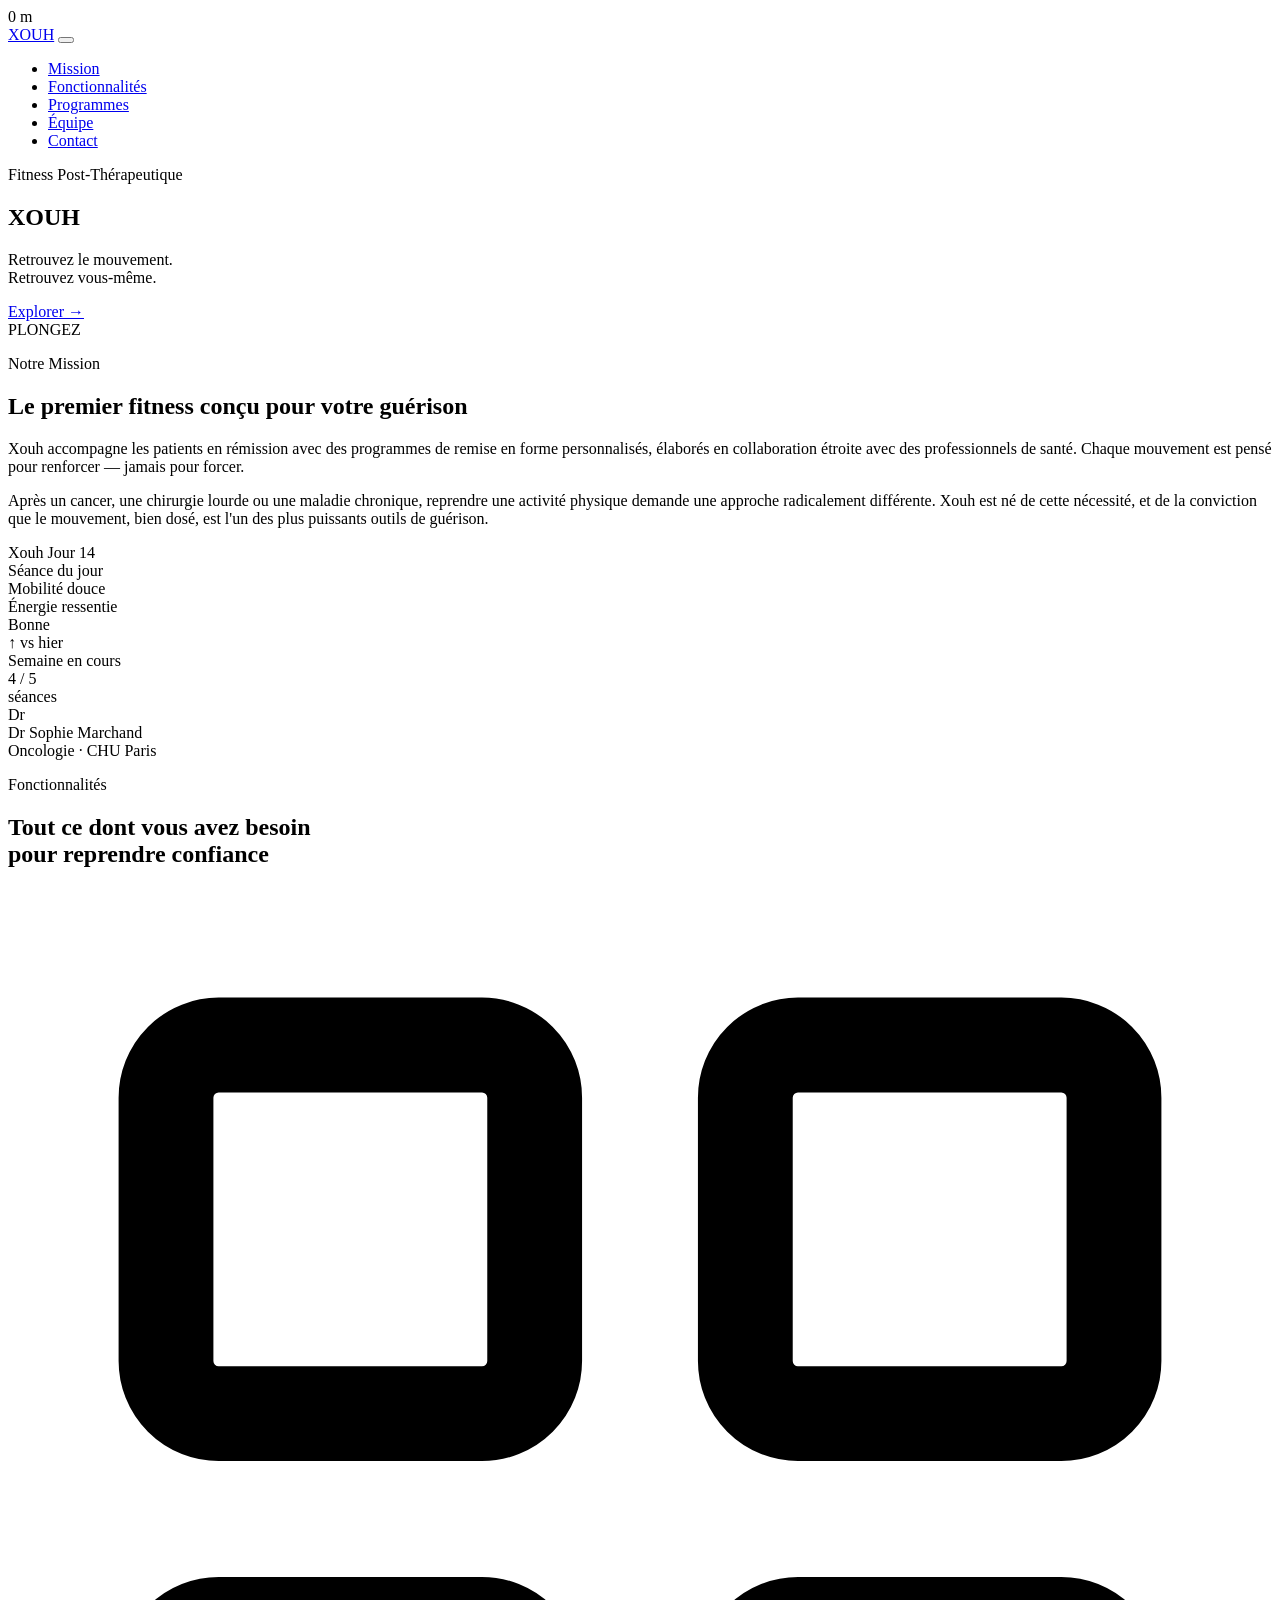
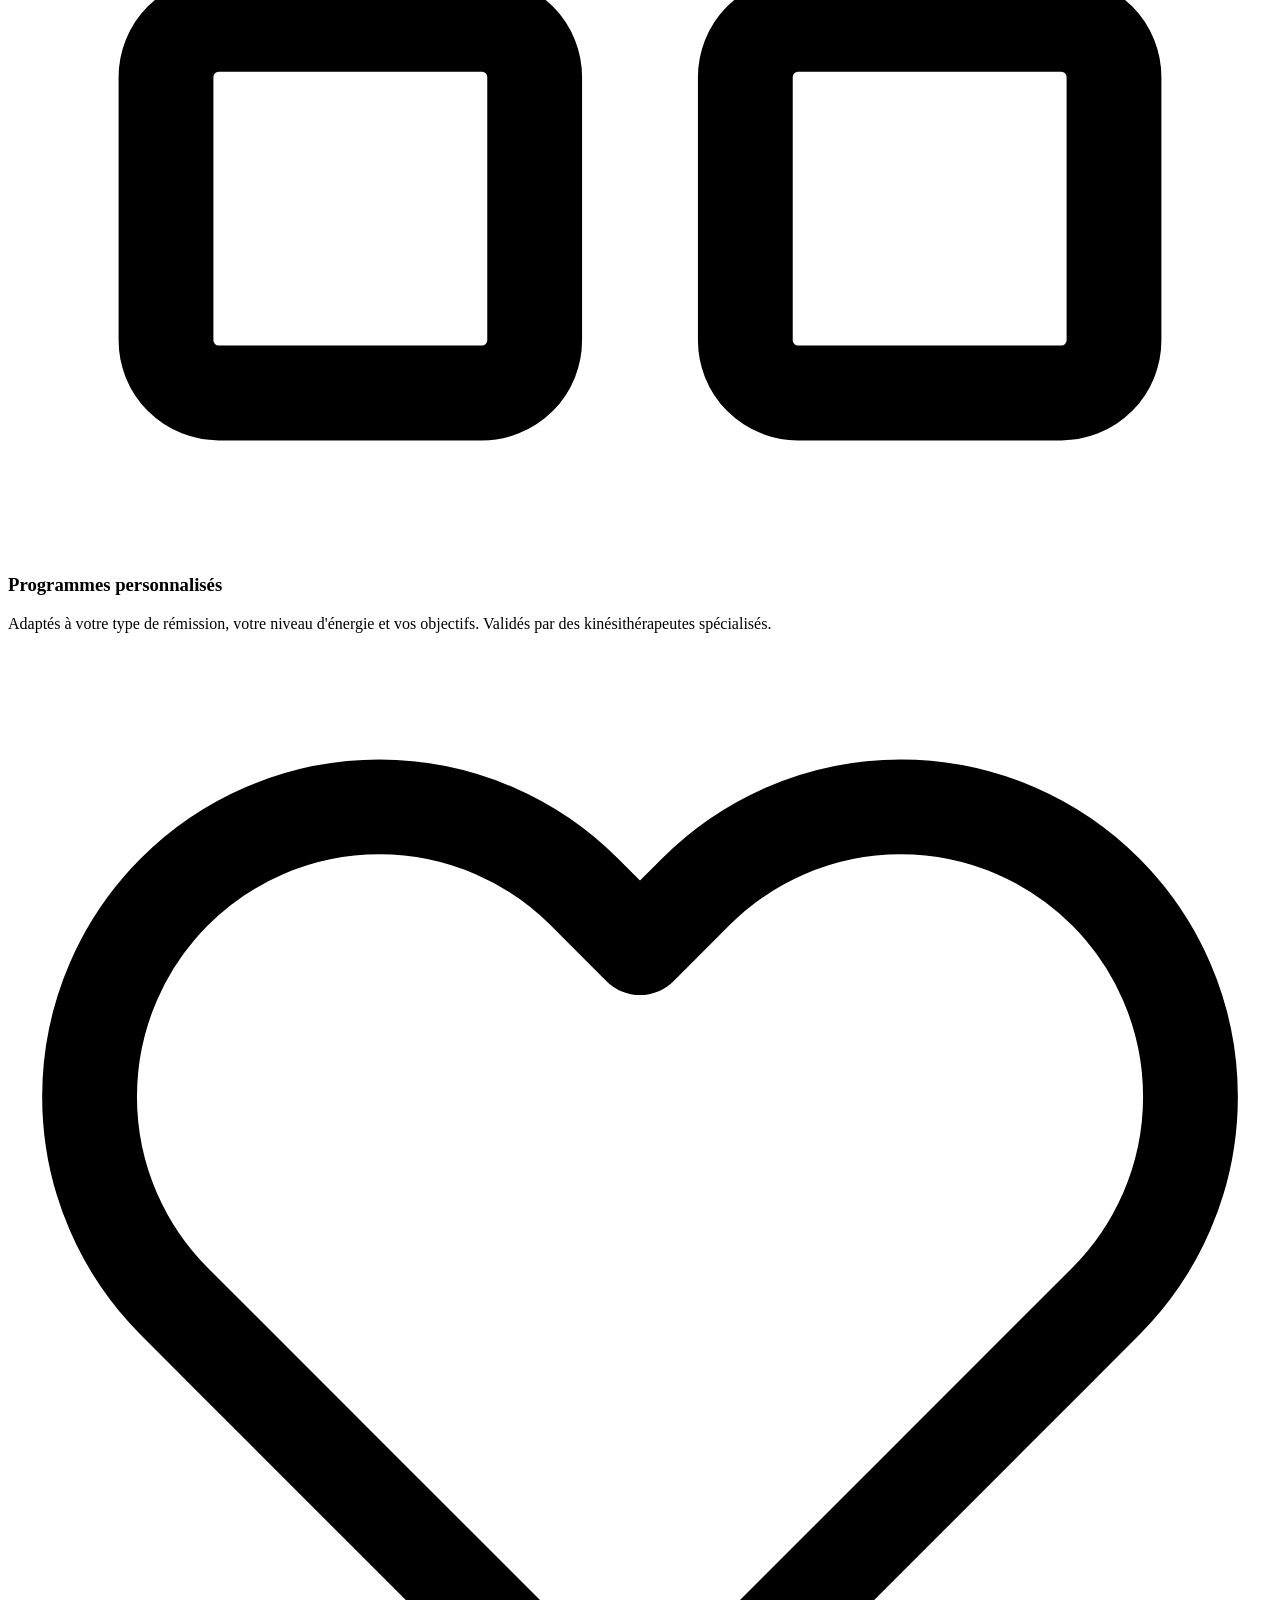
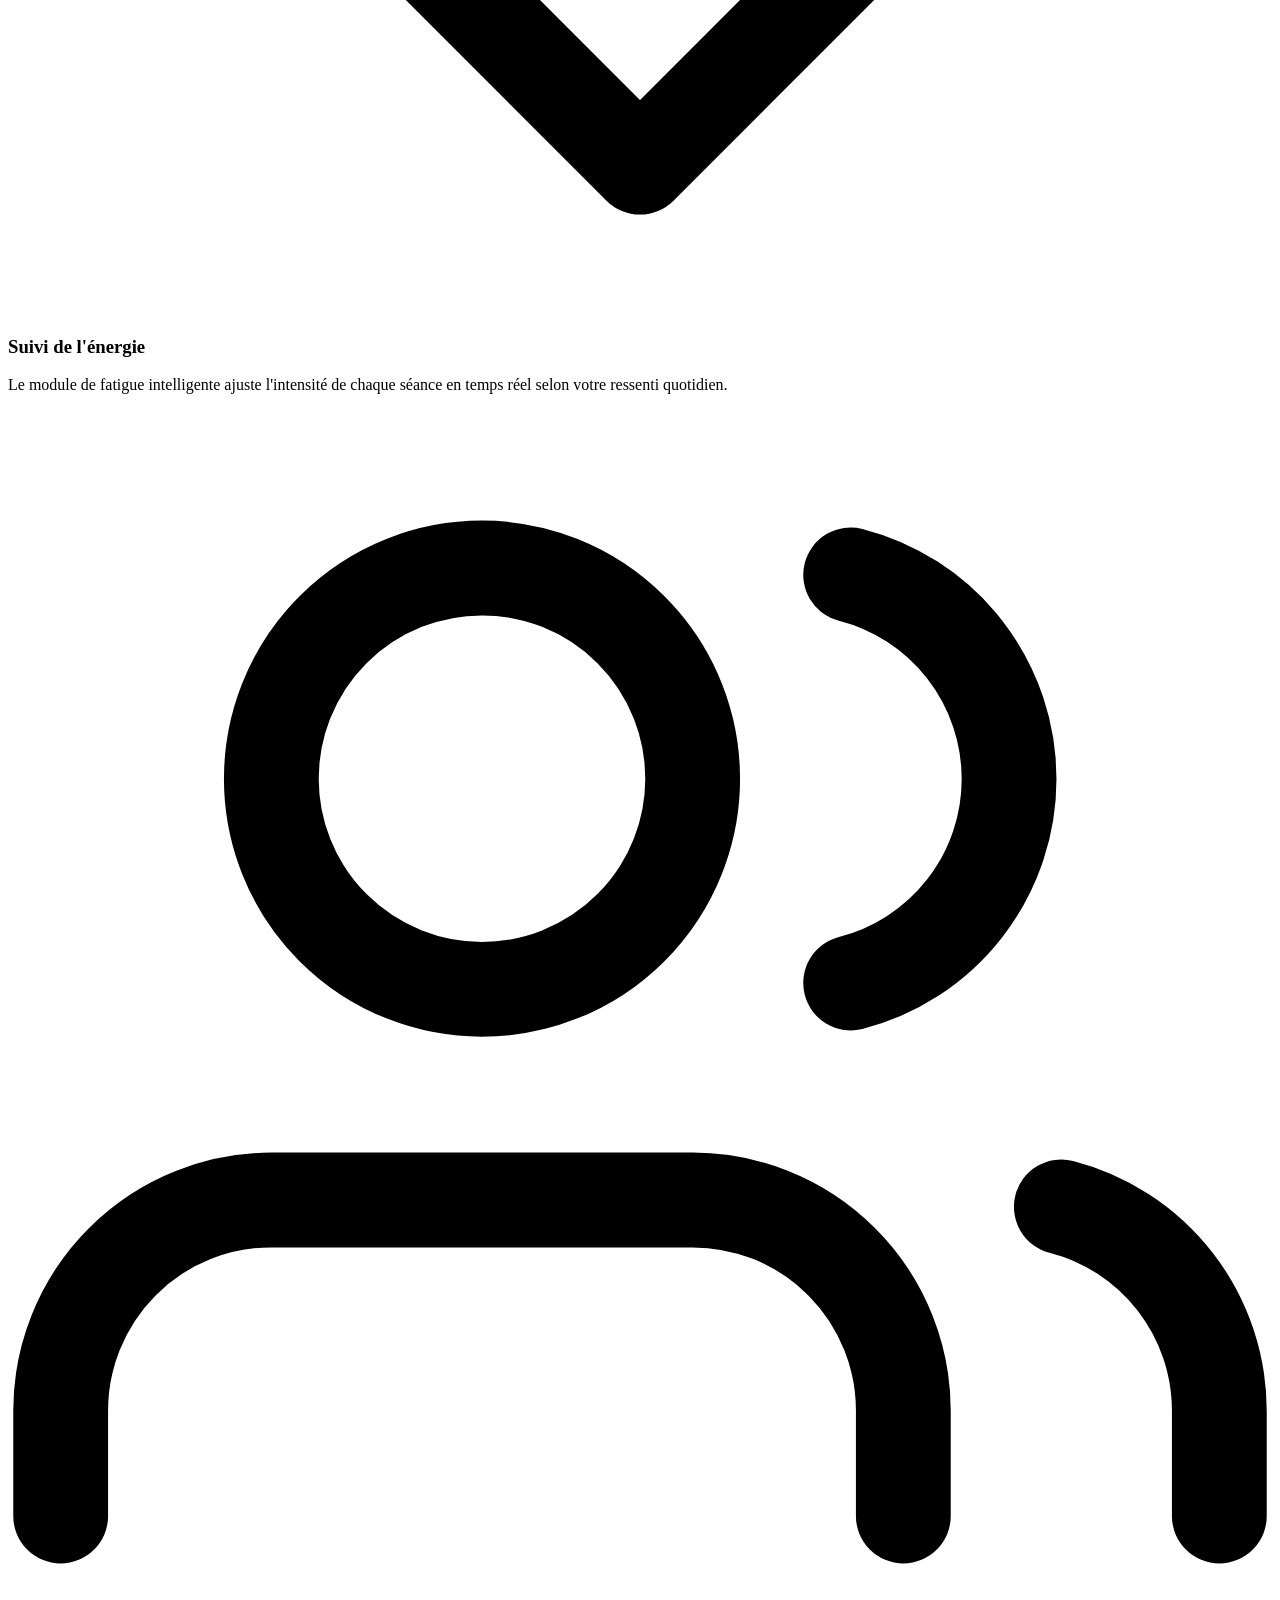
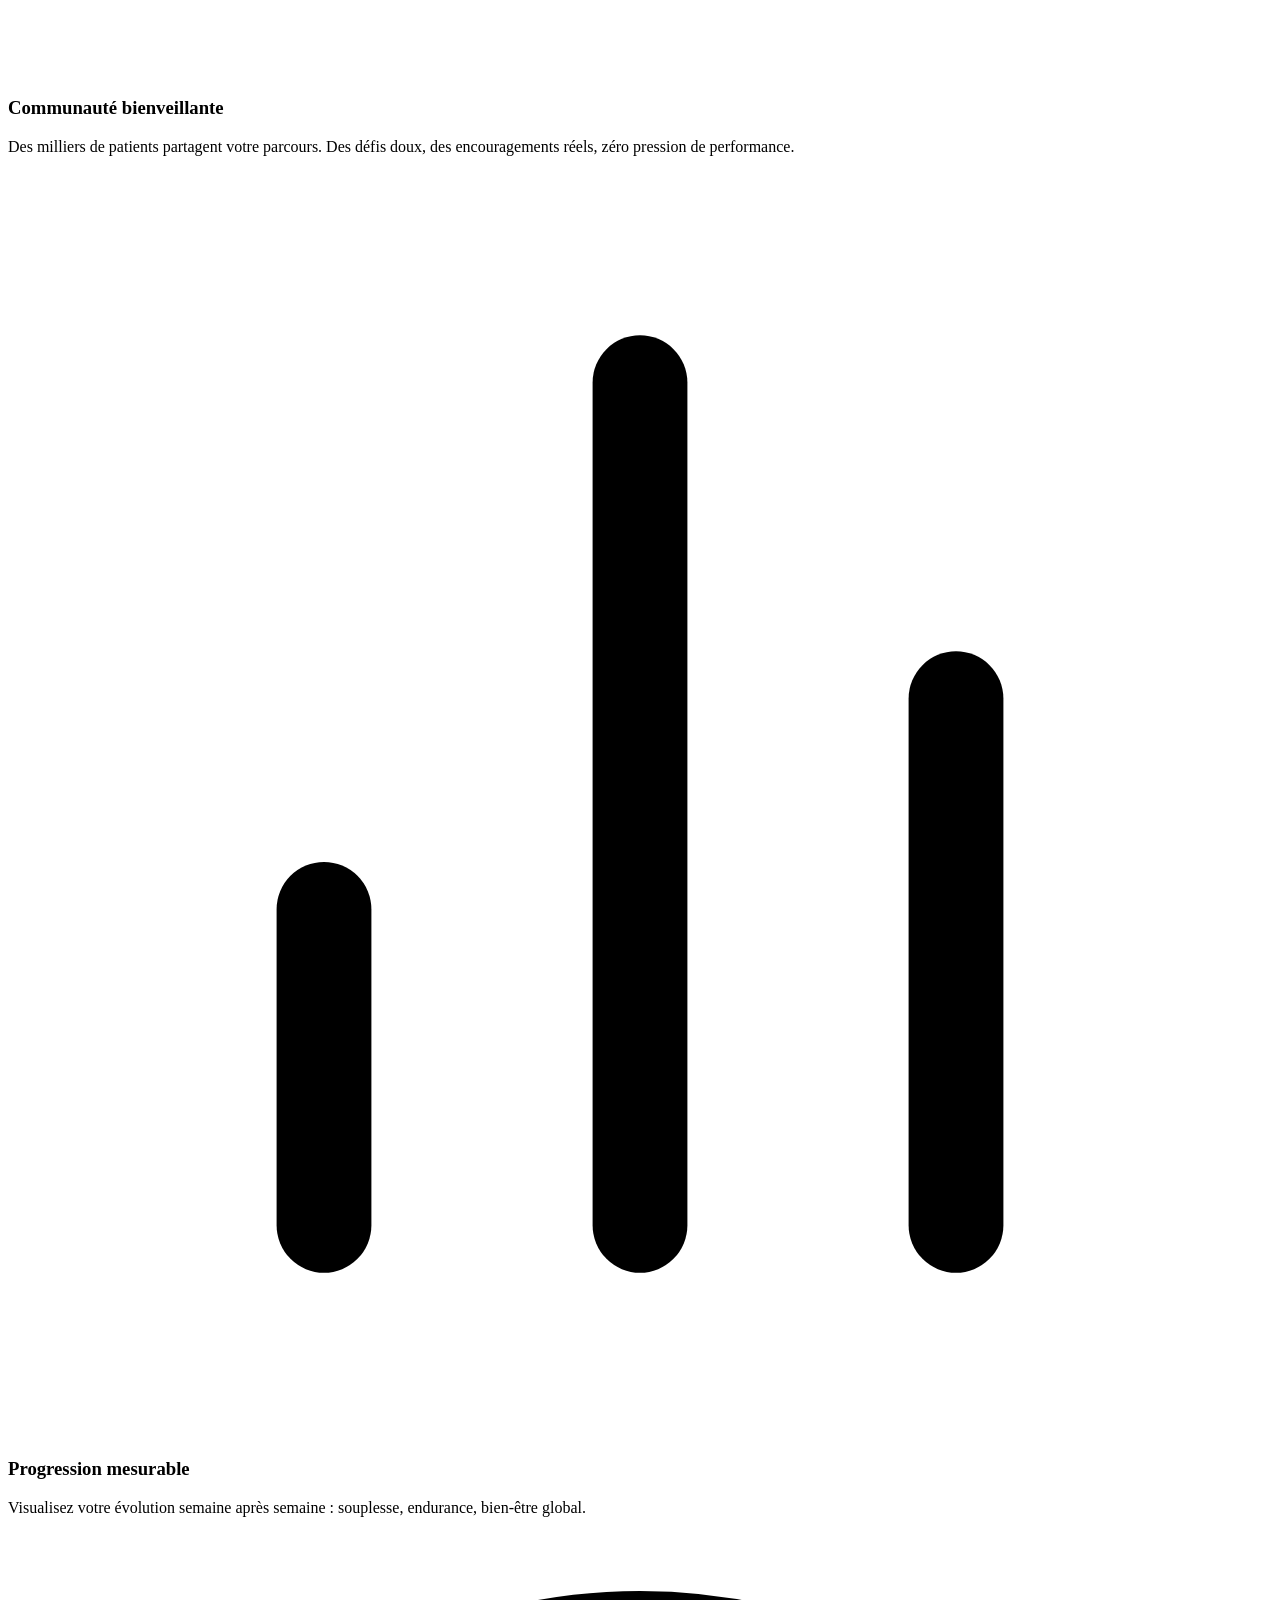
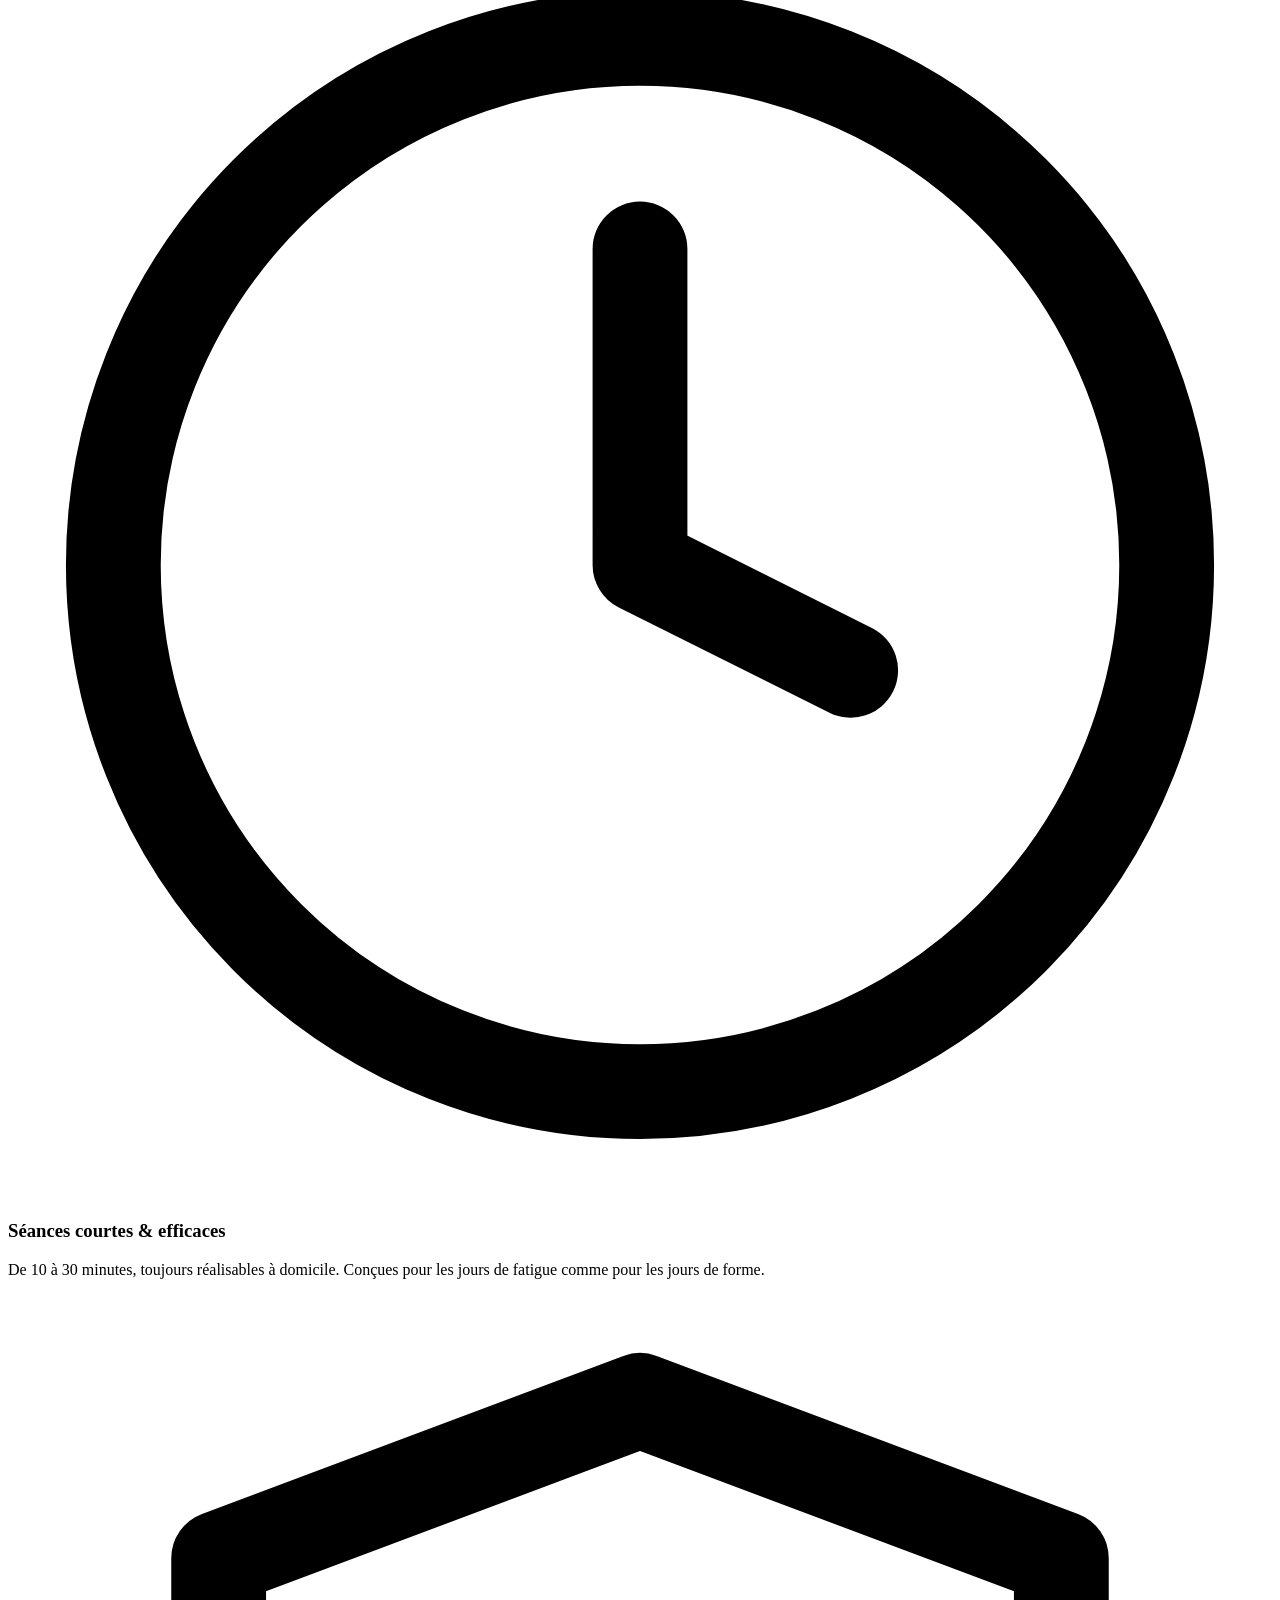
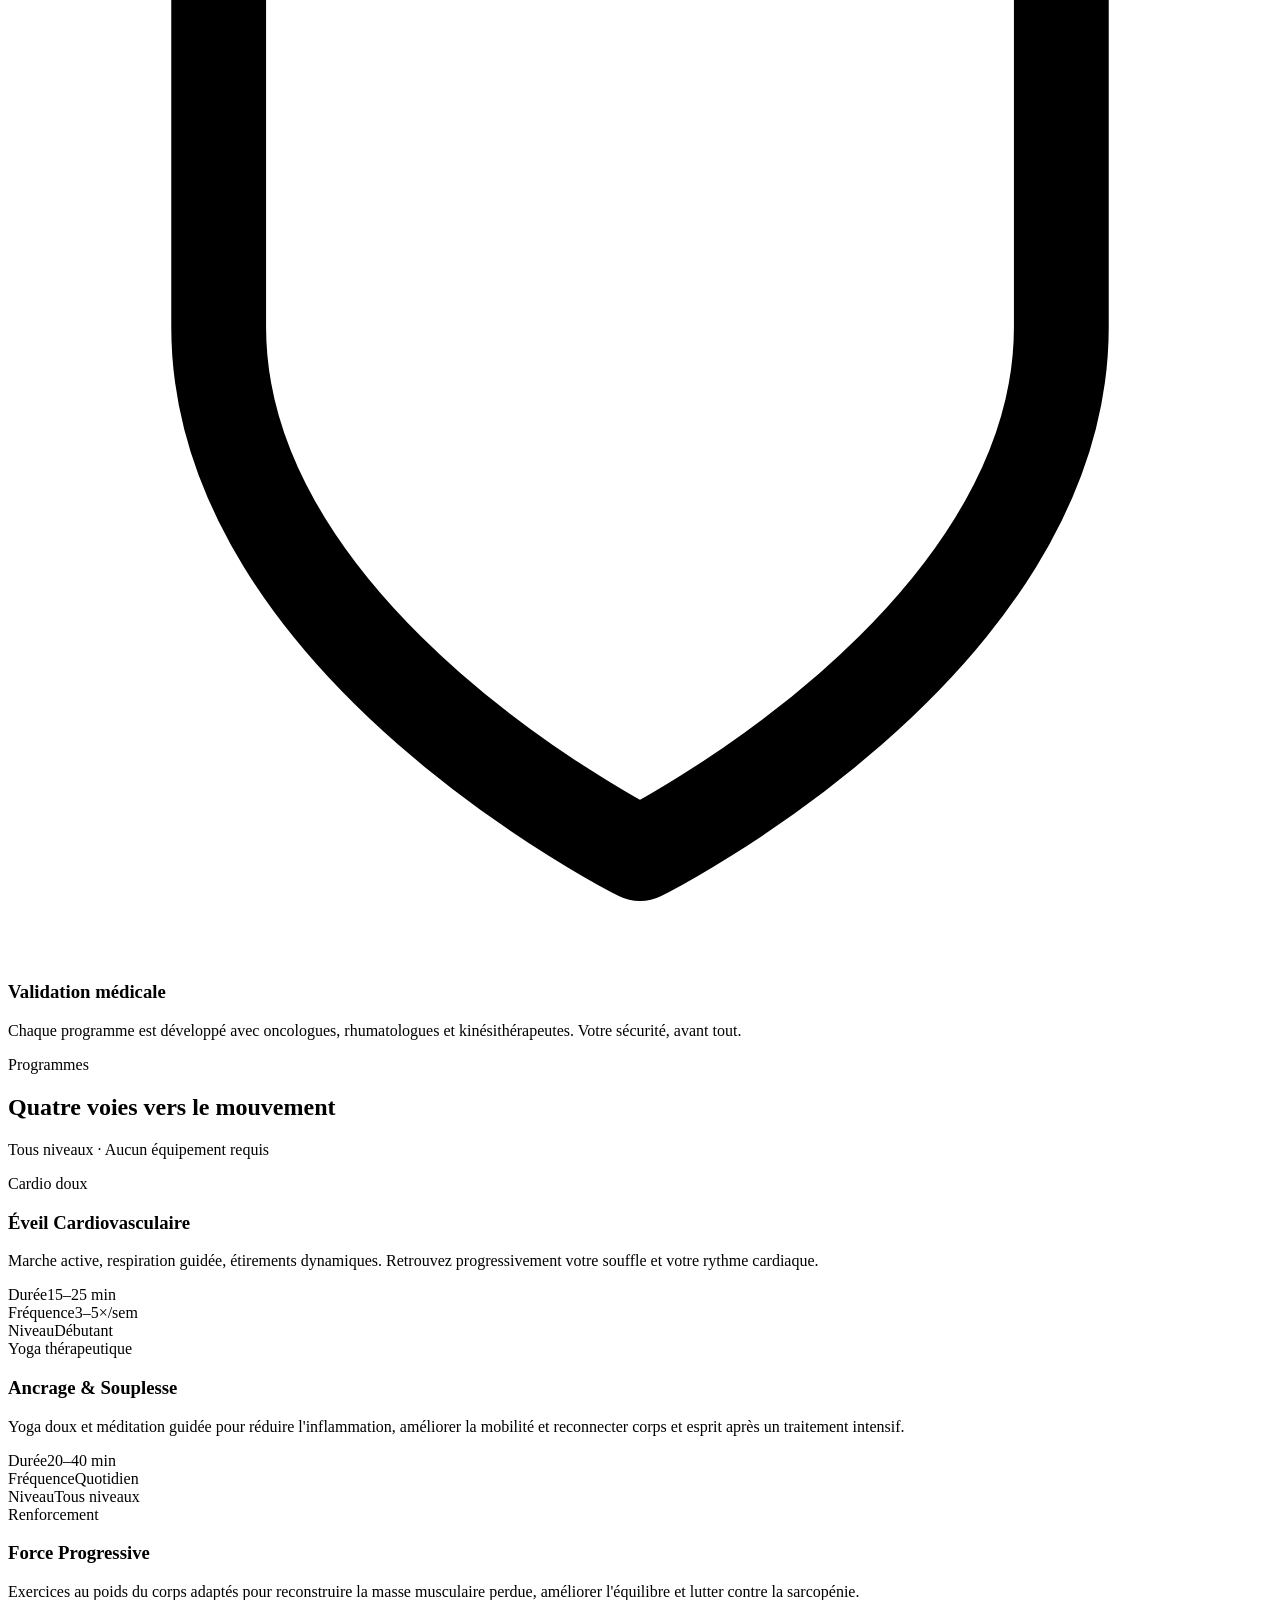
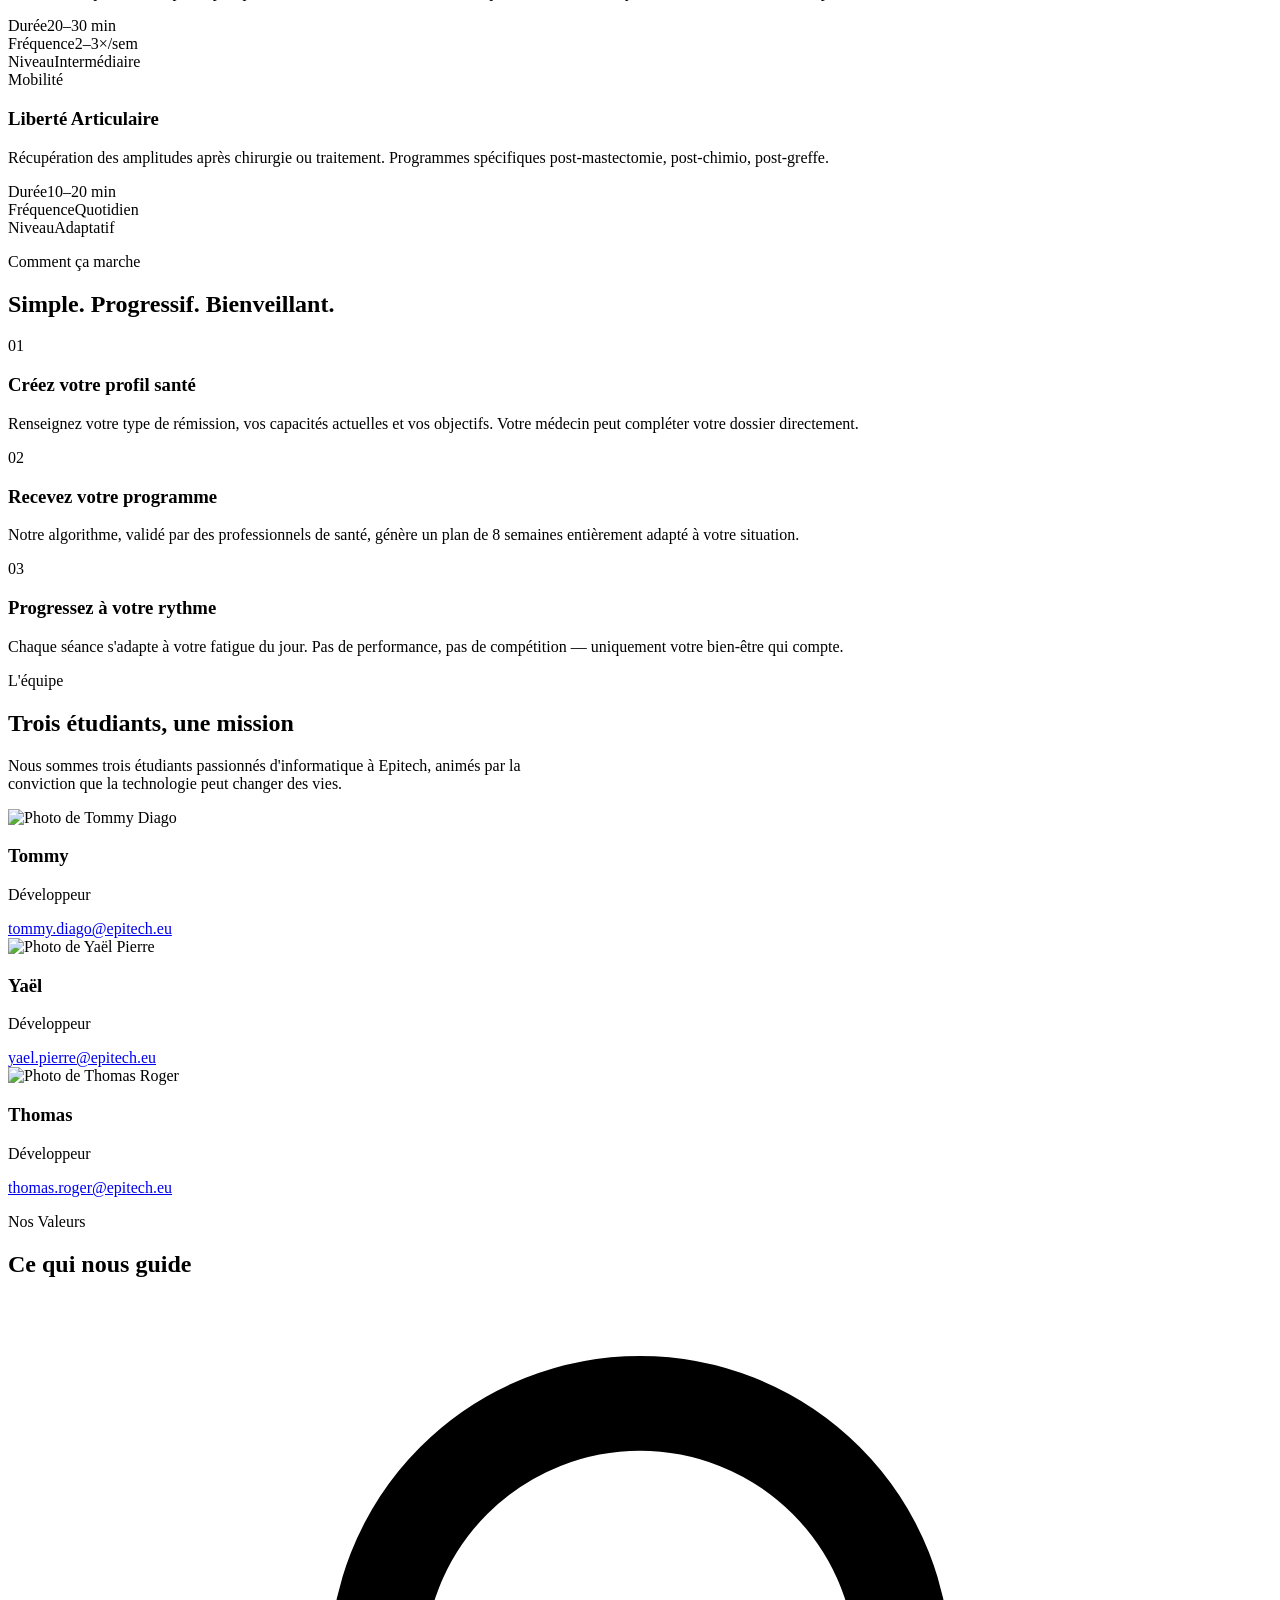
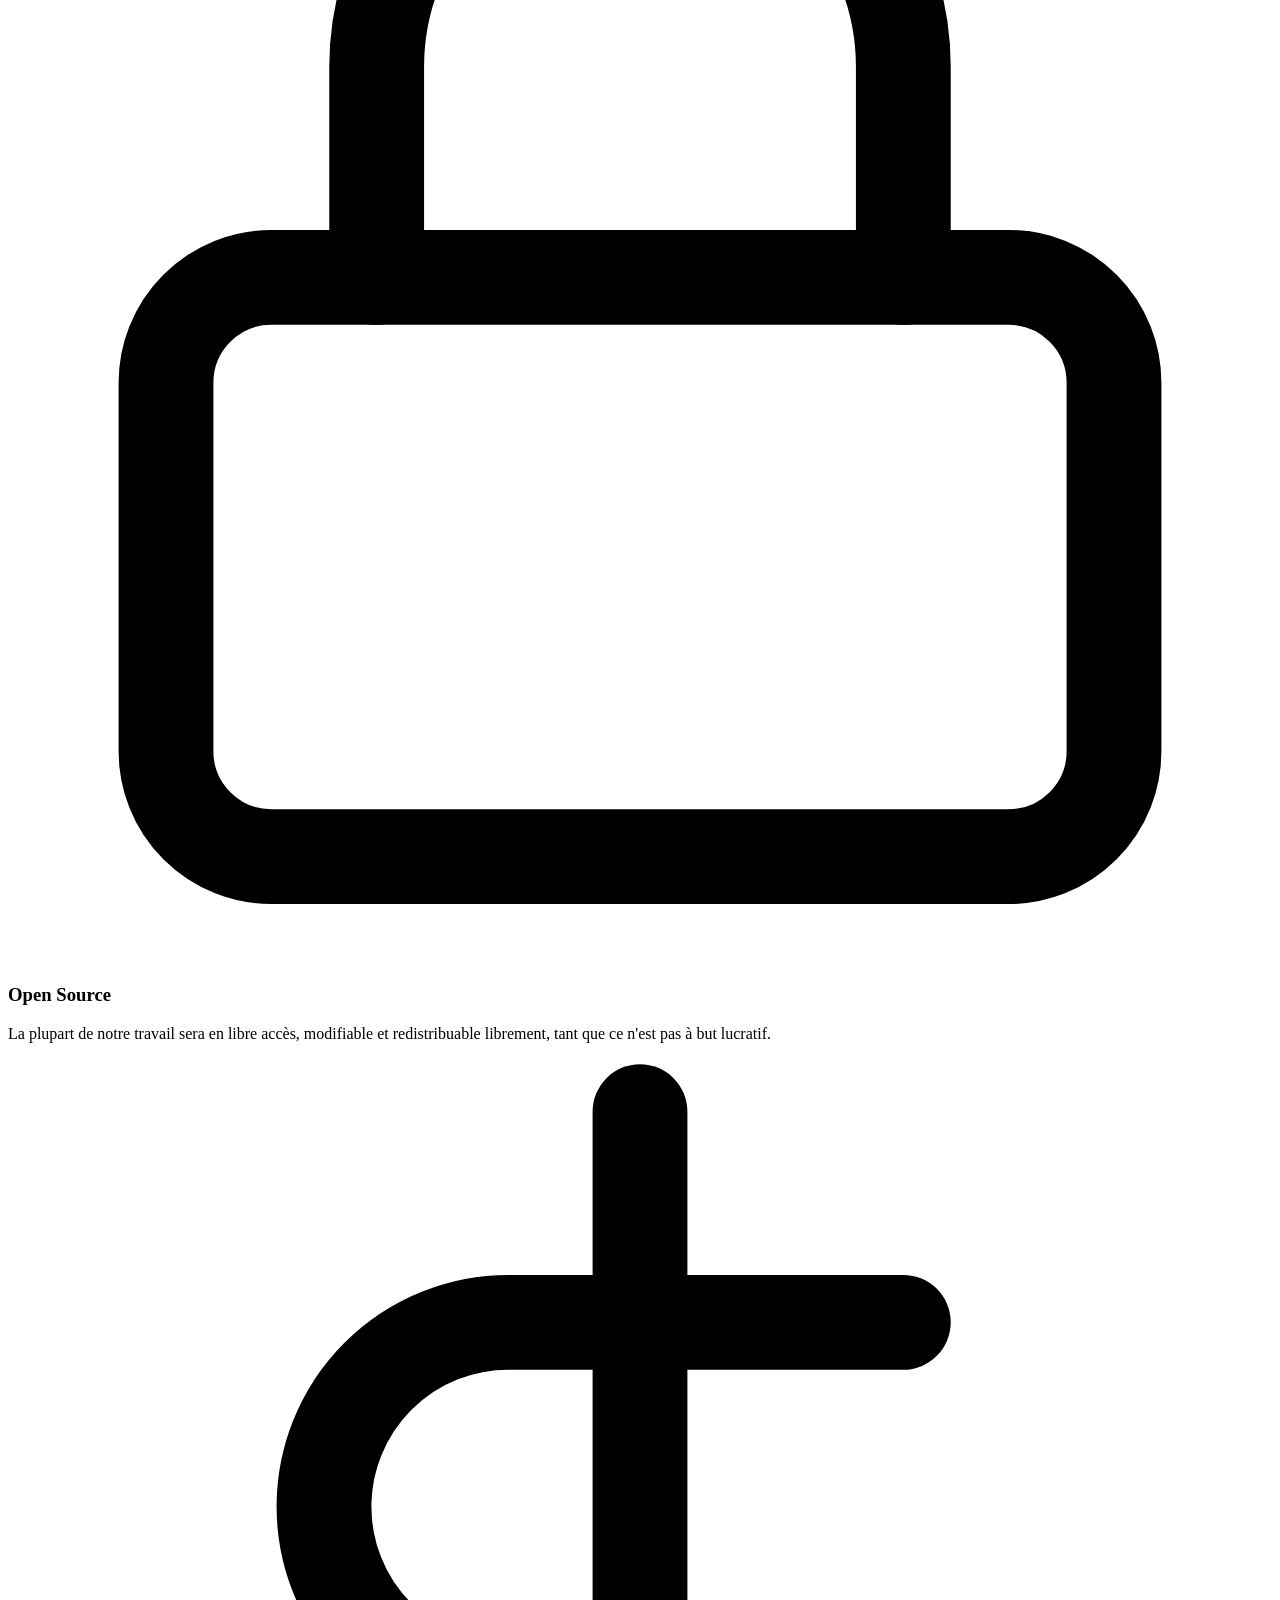
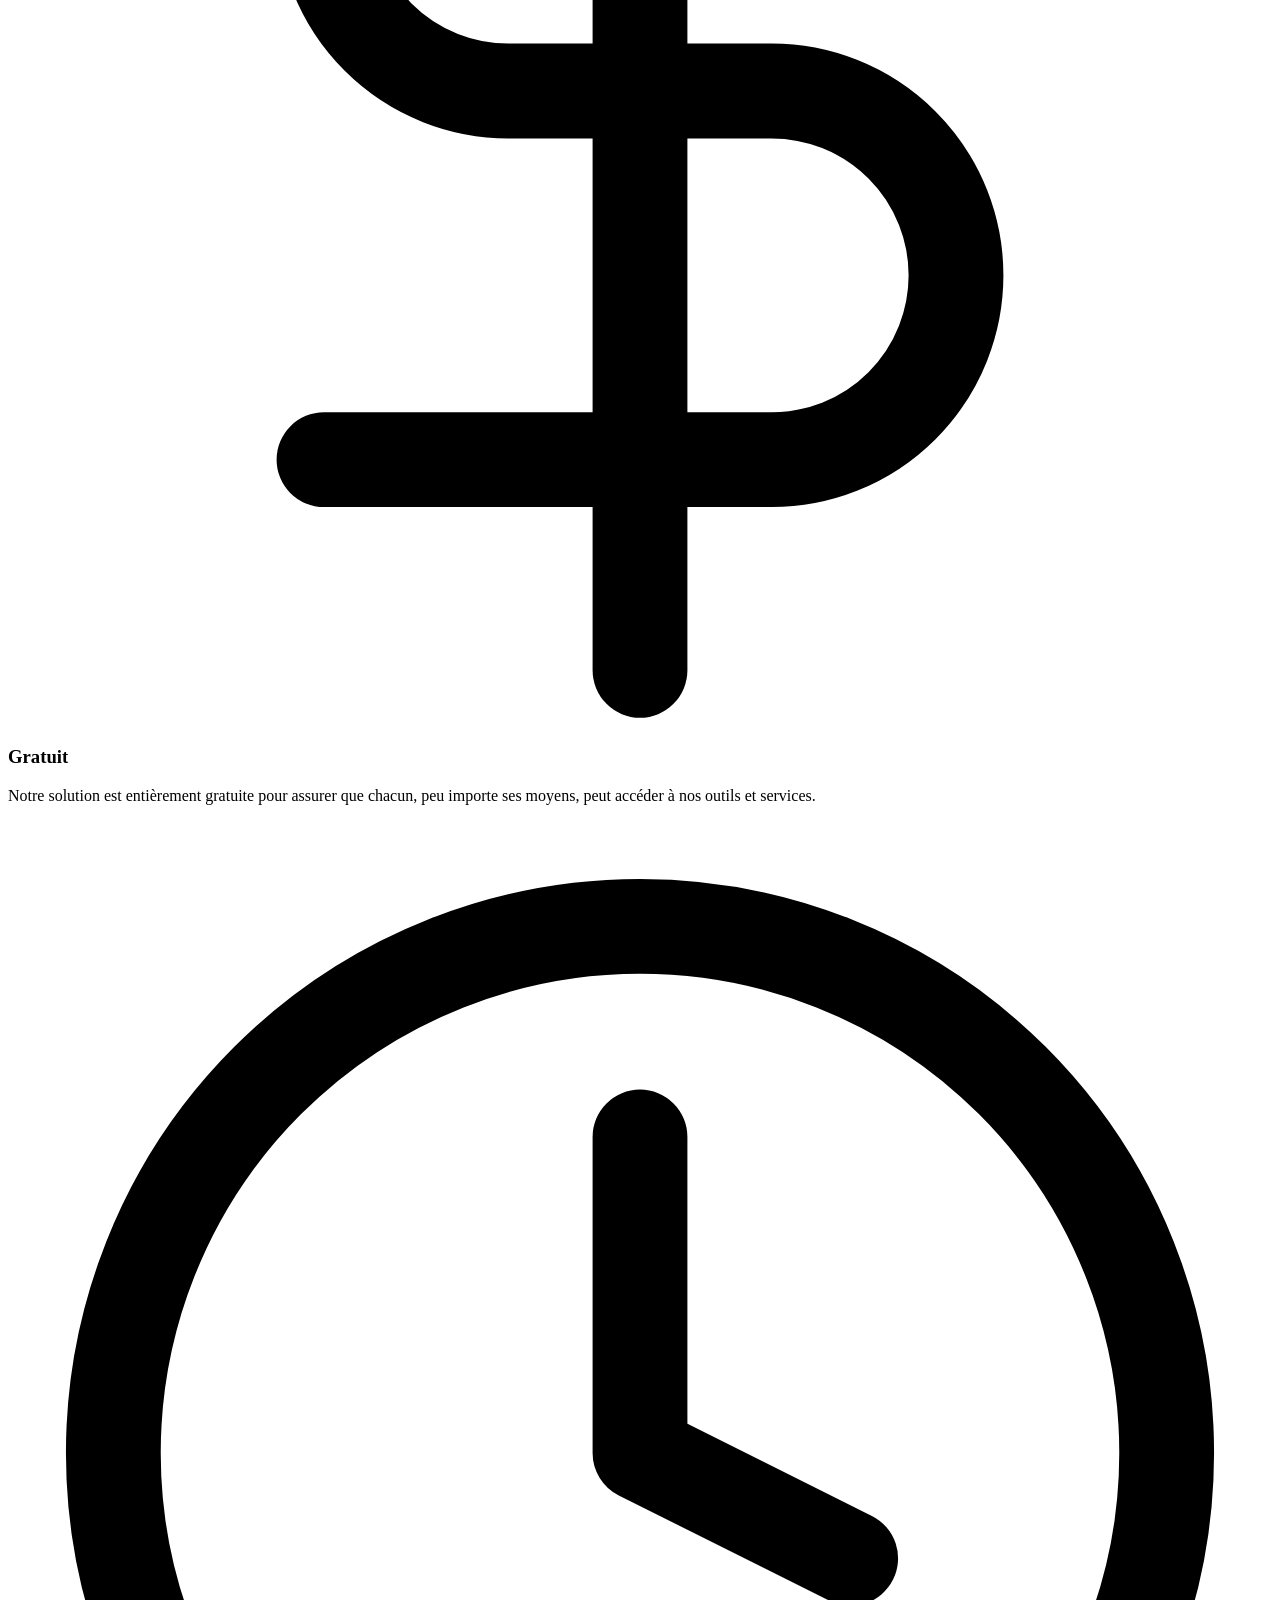
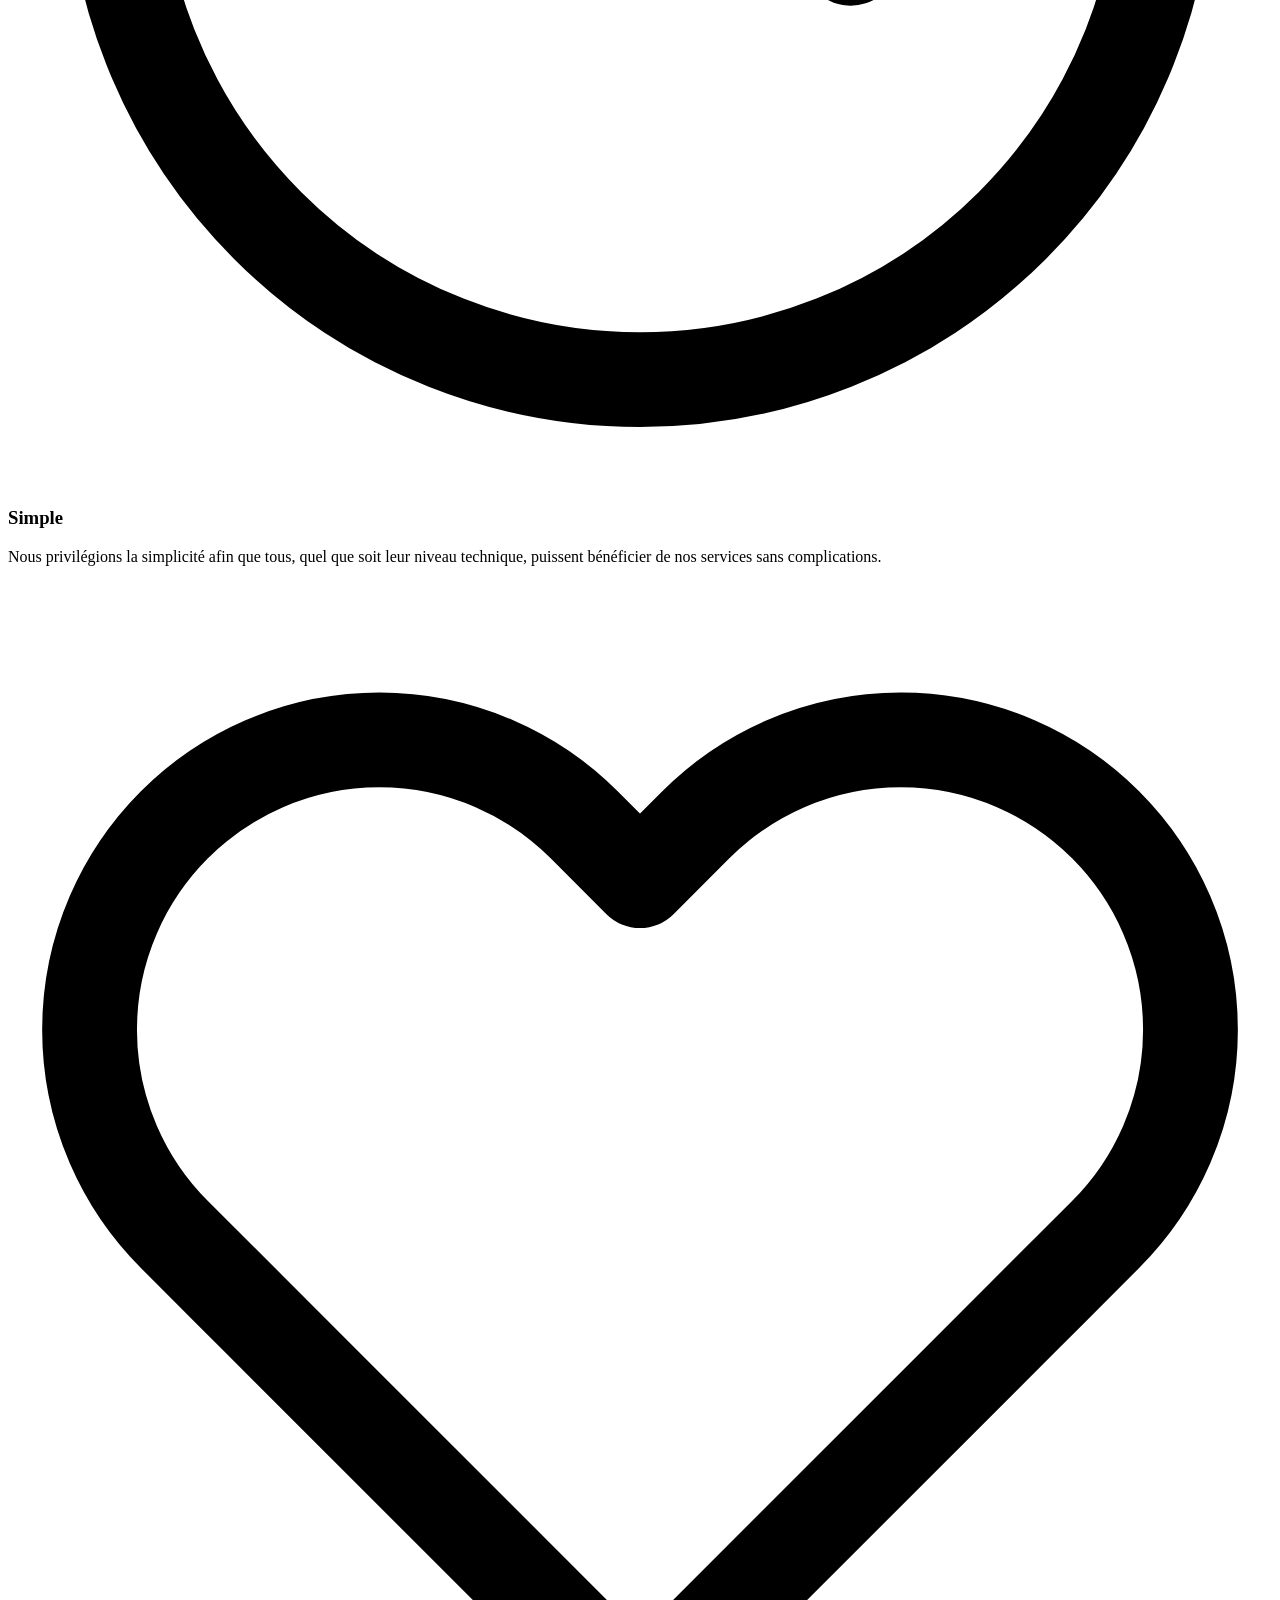
==== src/index.html @ 13f063d2 "feat: remove all blog references from site" ====
<!DOCTYPE html>
<html lang="fr">
<head>
  <meta charset="UTF-8">
  <meta name="viewport" content="width=device-width, initial-scale=1.0">
  <title>Xouh — Fitness Post-Thérapeutique</title>
  <meta name="description" content="Xouh accompagne les patients en rémission avec des programmes de fitness personnalisés, conçus avec des professionnels de santé.">
  <link rel="preconnect" href="https://fonts.googleapis.com">
  <link rel="preconnect" href="https://fonts.gstatic.com" crossorigin>
  <link href="https://fonts.googleapis.com/css2?family=Syne:wght@400;600;700;800&family=DM+Sans:ital,opsz,wght@0,9..40,300;0,9..40,400;0,9..40,500;1,9..40,300&display=swap" rel="stylesheet">
  <link rel="stylesheet" href="style.css">
</head>
<body>

  <!-- Depth Gauge (right side scroll indicator) -->
  <aside class="depth-gauge" aria-hidden="true">
    <div class="depth-track">
      <div class="depth-fill" id="depthFill"></div>
    </div>
    <span class="depth-label" id="depthLabel">0 m</span>
  </aside>

  <!-- Navigation -->
  <nav id="nav">
    <a href="#hero" class="nav-logo">XOUH</a>
    <button class="nav-toggle" id="navToggle" aria-label="Ouvrir le menu" aria-expanded="false">
      <span></span><span></span><span></span>
    </button>
    <ul class="nav-links" id="navLinks" role="list">
      <li><a href="#about" class="nav-link">Mission</a></li>
      <li><a href="#features" class="nav-link">Fonctionnalités</a></li>
      <li><a href="#programs" class="nav-link">Programmes</a></li>
      <li><a href="#team" class="nav-link">Équipe</a></li>
      <li><a href="#contact" class="nav-link">Contact</a></li>
    </ul>
  </nav>

  <main>

    <!-- ═══════════════════════════════════════
         HERO
    ════════════════════════════════════════ -->
    <section class="hero" id="hero">
      <div class="hero-orbs" aria-hidden="true">
        <div class="orb orb-1"></div>
        <div class="orb orb-2"></div>
        <div class="orb orb-3"></div>
      </div>

      <div class="hero-content">
        <p class="hero-eyebrow">Fitness Post-Thérapeutique</p>
        <h1 class="hero-title">
          <span class="hero-x">X</span>OUH
        </h1>
        <p class="hero-tagline">Retrouvez le mouvement.<br>Retrouvez vous-même.</p>
        <div class="hero-actions">
          <a href="#about" class="btn btn-primary">Explorer →</a>

        </div>
      </div>

      <div class="scroll-cue" aria-hidden="true">
        <span class="scroll-cue-text">PLONGEZ</span>
        <div class="scroll-cue-line"></div>
      </div>
    </section>

    <!-- ═══════════════════════════════════════
         ABOUT
    ════════════════════════════════════════ -->
    <section class="section" id="about">
      <div class="about-grid reveal">
        <div class="about-text">
          <p class="section-label">Notre Mission</p>
          <h2 class="section-title">Le premier fitness conçu pour votre guérison</h2>
          <div class="divider"></div>
          <p class="section-body">
            Xouh accompagne les patients en rémission avec des programmes de remise en forme
            personnalisés, élaborés en collaboration étroite avec des professionnels de santé.
            Chaque mouvement est pensé pour renforcer — jamais pour forcer.
          </p>
          <p class="section-body-dim">
            Après un cancer, une chirurgie lourde ou une maladie chronique, reprendre
            une activité physique demande une approche radicalement différente. Xouh est
            né de cette nécessité, et de la conviction que le mouvement, bien dosé,
            est l'un des plus puissants outils de guérison.
          </p>
        </div>

        <div class="phone-wrap">
          <div class="phone-shell">
            <div class="phone-notch" aria-hidden="true"></div>
            <div class="phone-screen">
              <div class="phone-top">
                <span class="phone-name">Xouh</span>
                <span class="phone-badge">Jour 14</span>
              </div>
              <div class="pcard">
                <div class="pcard-label">Séance du jour</div>
                <div class="pcard-value">Mobilité douce</div>
                <div class="pbar"><div class="pbar-fill" style="width:68%"></div></div>
              </div>
              <div class="pcard">
                <div class="pcard-label">Énergie ressentie</div>
                <div class="pcard-row">
                  <div class="pcard-value">Bonne</div>
                  <div class="pcard-hint">↑ vs hier</div>
                </div>
                <div class="pbar"><div class="pbar-fill" style="width:72%"></div></div>
              </div>
              <div class="pcard">
                <div class="pcard-label">Semaine en cours</div>
                <div class="pcard-row">
                  <div class="pcard-value">4 / 5</div>
                  <div class="pcard-hint">séances</div>
                </div>
                <div class="pbar"><div class="pbar-fill" style="width:80%"></div></div>
              </div>
              <div class="pdoc">
                <div class="pdoc-avatar">Dr</div>
                <div>
                  <div class="pdoc-name">Dr Sophie Marchand</div>
                  <div class="pdoc-role">Oncologie · CHU Paris</div>
                </div>
              </div>
            </div>
          </div>
        </div>
      </div>
    </section>

    <!-- ═══════════════════════════════════════
         FEATURES
    ════════════════════════════════════════ -->
    <section class="section" id="features">
      <div class="section-header center reveal">
        <p class="section-label">Fonctionnalités</p>
        <h2 class="section-title">Tout ce dont vous avez besoin<br>pour reprendre confiance</h2>
      </div>

      <div class="features-grid">

        <div class="fcard reveal" data-delay="0">
          <div class="fcard-icon" aria-hidden="true">
            <svg viewBox="0 0 24 24" fill="none" stroke="currentColor" stroke-width="1.8" stroke-linecap="round" stroke-linejoin="round">
              <rect x="3" y="3" width="7" height="7" rx="1"/><rect x="14" y="3" width="7" height="7" rx="1"/>
              <rect x="3" y="14" width="7" height="7" rx="1"/><rect x="14" y="14" width="7" height="7" rx="1"/>
            </svg>
          </div>
          <h3 class="fcard-title">Programmes personnalisés</h3>
          <p class="fcard-desc">Adaptés à votre type de rémission, votre niveau d'énergie et vos objectifs. Validés par des kinésithérapeutes spécialisés.</p>
        </div>

        <div class="fcard reveal" data-delay="1">
          <div class="fcard-icon" aria-hidden="true">
            <svg viewBox="0 0 24 24" fill="none" stroke="currentColor" stroke-width="1.8" stroke-linecap="round" stroke-linejoin="round">
              <path d="M20.84 4.61a5.5 5.5 0 00-7.78 0L12 5.67l-1.06-1.06a5.5 5.5 0 00-7.78 7.78l1.06 1.06L12 21.23l7.78-7.78 1.06-1.06a5.5 5.5 0 000-7.78z"/>
            </svg>
          </div>
          <h3 class="fcard-title">Suivi de l'énergie</h3>
          <p class="fcard-desc">Le module de fatigue intelligente ajuste l'intensité de chaque séance en temps réel selon votre ressenti quotidien.</p>
        </div>

        <div class="fcard reveal" data-delay="2">
          <div class="fcard-icon" aria-hidden="true">
            <svg viewBox="0 0 24 24" fill="none" stroke="currentColor" stroke-width="1.8" stroke-linecap="round" stroke-linejoin="round">
              <path d="M17 21v-2a4 4 0 00-4-4H5a4 4 0 00-4 4v2"/><circle cx="9" cy="7" r="4"/>
              <path d="M23 21v-2a4 4 0 00-3-3.87M16 3.13a4 4 0 010 7.75"/>
            </svg>
          </div>
          <h3 class="fcard-title">Communauté bienveillante</h3>
          <p class="fcard-desc">Des milliers de patients partagent votre parcours. Des défis doux, des encouragements réels, zéro pression de performance.</p>
        </div>

        <div class="fcard reveal" data-delay="0">
          <div class="fcard-icon" aria-hidden="true">
            <svg viewBox="0 0 24 24" fill="none" stroke="currentColor" stroke-width="1.8" stroke-linecap="round" stroke-linejoin="round">
              <line x1="18" y1="20" x2="18" y2="10"/><line x1="12" y1="20" x2="12" y2="4"/>
              <line x1="6" y1="20" x2="6" y2="14"/>
            </svg>
          </div>
          <h3 class="fcard-title">Progression mesurable</h3>
          <p class="fcard-desc">Visualisez votre évolution semaine après semaine : souplesse, endurance, bien-être global.</p>
        </div>

        <div class="fcard reveal" data-delay="1">
          <div class="fcard-icon" aria-hidden="true">
            <svg viewBox="0 0 24 24" fill="none" stroke="currentColor" stroke-width="1.8" stroke-linecap="round" stroke-linejoin="round">
              <circle cx="12" cy="12" r="10"/><polyline points="12 6 12 12 16 14"/>
            </svg>
          </div>
          <h3 class="fcard-title">Séances courtes & efficaces</h3>
          <p class="fcard-desc">De 10 à 30 minutes, toujours réalisables à domicile. Conçues pour les jours de fatigue comme pour les jours de forme.</p>
        </div>

        <div class="fcard reveal" data-delay="2">
          <div class="fcard-icon" aria-hidden="true">
            <svg viewBox="0 0 24 24" fill="none" stroke="currentColor" stroke-width="1.8" stroke-linecap="round" stroke-linejoin="round">
              <path d="M12 22s8-4 8-10V5l-8-3-8 3v7c0 6 8 10 8 10z"/>
            </svg>
          </div>
          <h3 class="fcard-title">Validation médicale</h3>
          <p class="fcard-desc">Chaque programme est développé avec oncologues, rhumatologues et kinésithérapeutes. Votre sécurité, avant tout.</p>
        </div>

      </div>
    </section>

    <!-- ═══════════════════════════════════════
         PROGRAMS
    ════════════════════════════════════════ -->
    <section class="section" id="programs">
      <div class="programs-header reveal">
        <div>
          <p class="section-label">Programmes</p>
          <h2 class="section-title">Quatre voies vers le mouvement</h2>
        </div>
        <p class="programs-note">Tous niveaux · Aucun équipement requis</p>
      </div>

      <div class="programs-grid">

        <div class="prgcard prg-1 reveal" data-delay="0">
          <span class="prg-tag">Cardio doux</span>
          <h3 class="prg-title">Éveil Cardiovasculaire</h3>
          <p class="prg-desc">Marche active, respiration guidée, étirements dynamiques. Retrouvez progressivement votre souffle et votre rythme cardiaque.</p>
          <div class="prg-meta">
            <div class="prg-meta-item"><span class="prg-meta-lbl">Durée</span><span class="prg-meta-val">15–25 min</span></div>
            <div class="prg-meta-item"><span class="prg-meta-lbl">Fréquence</span><span class="prg-meta-val">3–5×/sem</span></div>
            <div class="prg-meta-item"><span class="prg-meta-lbl">Niveau</span><span class="prg-meta-val">Débutant</span></div>
          </div>
        </div>

        <div class="prgcard prg-2 reveal" data-delay="1">
          <span class="prg-tag">Yoga thérapeutique</span>
          <h3 class="prg-title">Ancrage & Souplesse</h3>
          <p class="prg-desc">Yoga doux et méditation guidée pour réduire l'inflammation, améliorer la mobilité et reconnecter corps et esprit après un traitement intensif.</p>
          <div class="prg-meta">
            <div class="prg-meta-item"><span class="prg-meta-lbl">Durée</span><span class="prg-meta-val">20–40 min</span></div>
            <div class="prg-meta-item"><span class="prg-meta-lbl">Fréquence</span><span class="prg-meta-val">Quotidien</span></div>
            <div class="prg-meta-item"><span class="prg-meta-lbl">Niveau</span><span class="prg-meta-val">Tous niveaux</span></div>
          </div>
        </div>

        <div class="prgcard prg-3 reveal" data-delay="0">
          <span class="prg-tag">Renforcement</span>
          <h3 class="prg-title">Force Progressive</h3>
          <p class="prg-desc">Exercices au poids du corps adaptés pour reconstruire la masse musculaire perdue, améliorer l'équilibre et lutter contre la sarcopénie.</p>
          <div class="prg-meta">
            <div class="prg-meta-item"><span class="prg-meta-lbl">Durée</span><span class="prg-meta-val">20–30 min</span></div>
            <div class="prg-meta-item"><span class="prg-meta-lbl">Fréquence</span><span class="prg-meta-val">2–3×/sem</span></div>
            <div class="prg-meta-item"><span class="prg-meta-lbl">Niveau</span><span class="prg-meta-val">Intermédiaire</span></div>
          </div>
        </div>

        <div class="prgcard prg-4 reveal" data-delay="1">
          <span class="prg-tag">Mobilité</span>
          <h3 class="prg-title">Liberté Articulaire</h3>
          <p class="prg-desc">Récupération des amplitudes après chirurgie ou traitement. Programmes spécifiques post-mastectomie, post-chimio, post-greffe.</p>
          <div class="prg-meta">
            <div class="prg-meta-item"><span class="prg-meta-lbl">Durée</span><span class="prg-meta-val">10–20 min</span></div>
            <div class="prg-meta-item"><span class="prg-meta-lbl">Fréquence</span><span class="prg-meta-val">Quotidien</span></div>
            <div class="prg-meta-item"><span class="prg-meta-lbl">Niveau</span><span class="prg-meta-val">Adaptatif</span></div>
          </div>
        </div>

      </div>
    </section>

    <!-- ═══════════════════════════════════════
         HOW IT WORKS
    ════════════════════════════════════════ -->
    <section class="section" id="how">
      <div class="section-header center reveal">
        <p class="section-label">Comment ça marche</p>
        <h2 class="section-title">Simple. Progressif. Bienveillant.</h2>
      </div>

      <div class="steps-row">
        <div class="step reveal" data-delay="0">
          <div class="step-num" aria-hidden="true">01</div>
          <h3 class="step-title">Créez votre profil santé</h3>
          <p class="step-desc">Renseignez votre type de rémission, vos capacités actuelles et vos objectifs. Votre médecin peut compléter votre dossier directement.</p>
        </div>
        <div class="step-connector" aria-hidden="true"></div>
        <div class="step reveal" data-delay="1">
          <div class="step-num" aria-hidden="true">02</div>
          <h3 class="step-title">Recevez votre programme</h3>
          <p class="step-desc">Notre algorithme, validé par des professionnels de santé, génère un plan de 8 semaines entièrement adapté à votre situation.</p>
        </div>
        <div class="step-connector" aria-hidden="true"></div>
        <div class="step reveal" data-delay="2">
          <div class="step-num" aria-hidden="true">03</div>
          <h3 class="step-title">Progressez à votre rythme</h3>
          <p class="step-desc">Chaque séance s'adapte à votre fatigue du jour. Pas de performance, pas de compétition — uniquement votre bien-être qui compte.</p>
        </div>
      </div>
    </section>

    <!-- ═══════════════════════════════════════
         TEAM
    ════════════════════════════════════════ -->
    <section class="section" id="team">
      <div class="section-header reveal">
        <p class="section-label">L'équipe</p>
        <h2 class="section-title">Trois étudiants, une mission</h2>
        <p class="section-body" style="max-width:540px">
          Nous sommes trois étudiants passionnés d'informatique à Epitech, animés par la conviction que la technologie peut changer des vies.
        </p>
      </div>

      <div class="team-grid">

        <div class="team-card reveal" data-delay="0">
          <div class="team-photo-wrap">
            <img src="../resources/tommy_profile.jpeg" alt="Photo de Tommy Diago" class="team-photo" loading="lazy" width="180" height="180">
            <div class="team-ring" aria-hidden="true"></div>
          </div>
          <div class="team-info">
            <h3 class="team-name">Tommy</h3>
            <p class="team-role">Développeur</p>
            <a href="mailto:tommy.diago@epitech.eu" class="team-email">tommy.diago@epitech.eu</a>
          </div>
        </div>

        <div class="team-card reveal" data-delay="1">
          <div class="team-photo-wrap">
            <img src="../resources/yael_profile.jpg" alt="Photo de Yaël Pierre" class="team-photo" loading="lazy" width="180" height="180">
            <div class="team-ring" aria-hidden="true"></div>
          </div>
          <div class="team-info">
            <h3 class="team-name">Yaël</h3>
            <p class="team-role">Développeur</p>
            <a href="mailto:yael.pierre@epitech.eu" class="team-email">yael.pierre@epitech.eu</a>
          </div>
        </div>

        <div class="team-card reveal" data-delay="2">
          <div class="team-photo-wrap">
            <img src="../resources/thomas_profile.png" alt="Photo de Thomas Roger" class="team-photo" loading="lazy" width="180" height="180">
            <div class="team-ring" aria-hidden="true"></div>
          </div>
          <div class="team-info">
            <h3 class="team-name">Thomas</h3>
            <p class="team-role">Développeur</p>
            <a href="mailto:thomas.roger@epitech.eu" class="team-email">thomas.roger@epitech.eu</a>
          </div>
        </div>

      </div>
    </section>

    <!-- ═══════════════════════════════════════
         VALUES
    ════════════════════════════════════════ -->
    <section class="section" id="values">
      <div class="section-header center reveal">
        <p class="section-label">Nos Valeurs</p>
        <h2 class="section-title">Ce qui nous guide</h2>
      </div>

      <div class="values-grid">

        <div class="vcard reveal" data-delay="0">
          <div class="vcard-icon" aria-hidden="true">
            <svg viewBox="0 0 24 24" fill="none" stroke="currentColor" stroke-width="1.8" stroke-linecap="round" stroke-linejoin="round">
              <rect x="3" y="11" width="18" height="11" rx="2"/><path d="M7 11V7a5 5 0 0110 0v4"/>
            </svg>
          </div>
          <h3 class="vcard-title">Open Source</h3>
          <p class="vcard-desc">La plupart de notre travail sera en libre accès, modifiable et redistribuable librement, tant que ce n'est pas à but lucratif.</p>
        </div>

        <div class="vcard reveal" data-delay="1">
          <div class="vcard-icon" aria-hidden="true">
            <svg viewBox="0 0 24 24" fill="none" stroke="currentColor" stroke-width="1.8" stroke-linecap="round" stroke-linejoin="round">
              <line x1="12" y1="1" x2="12" y2="23"/><path d="M17 5H9.5a3.5 3.5 0 000 7h5a3.5 3.5 0 010 7H6"/>
            </svg>
          </div>
          <h3 class="vcard-title">Gratuit</h3>
          <p class="vcard-desc">Notre solution est entièrement gratuite pour assurer que chacun, peu importe ses moyens, peut accéder à nos outils et services.</p>
        </div>

        <div class="vcard reveal" data-delay="2">
          <div class="vcard-icon" aria-hidden="true">
            <svg viewBox="0 0 24 24" fill="none" stroke="currentColor" stroke-width="1.8" stroke-linecap="round" stroke-linejoin="round">
              <circle cx="12" cy="12" r="10"/><polyline points="12 6 12 12 16 14"/>
            </svg>
          </div>
          <h3 class="vcard-title">Simple</h3>
          <p class="vcard-desc">Nous privilégions la simplicité afin que tous, quel que soit leur niveau technique, puissent bénéficier de nos services sans complications.</p>
        </div>

        <div class="vcard reveal" data-delay="0">
          <div class="vcard-icon" aria-hidden="true">
            <svg viewBox="0 0 24 24" fill="none" stroke="currentColor" stroke-width="1.8" stroke-linecap="round" stroke-linejoin="round">
              <path d="M20.84 4.61a5.5 5.5 0 00-7.78 0L12 5.67l-1.06-1.06a5.5 5.5 0 00-7.78 7.78l1.06 1.06L12 21.23l7.78-7.78 1.06-1.06a5.5 5.5 0 000-7.78z"/>
            </svg>
          </div>
          <h3 class="vcard-title">Non Lucratif</h3>
          <p class="vcard-desc">Pas de publicité, pas de sponsors, pas de monétisation. Notre objectif est d'aider et soutenir, uniquement.</p>
        </div>

        <div class="vcard reveal" data-delay="1">
          <div class="vcard-icon" aria-hidden="true">
            <svg viewBox="0 0 24 24" fill="none" stroke="currentColor" stroke-width="1.8" stroke-linecap="round" stroke-linejoin="round">
              <path d="M12 22s8-4 8-10V5l-8-3-8 3v7c0 6 8 10 8 10z"/>
            </svg>
          </div>
          <h3 class="vcard-title">Sécurisé</h3>
          <p class="vcard-desc">La protection des données et la sécurité de nos utilisateurs sont primordiales. Les meilleures pratiques pour votre confidentialité.</p>
        </div>

        <div class="vcard reveal" data-delay="2">
          <div class="vcard-icon" aria-hidden="true">
            <svg viewBox="0 0 24 24" fill="none" stroke="currentColor" stroke-width="1.8" stroke-linecap="round" stroke-linejoin="round">
              <circle cx="11" cy="11" r="8"/><line x1="21" y1="21" x2="16.65" y2="16.65"/>
            </svg>
          </div>
          <h3 class="vcard-title">Transparence</h3>
          <p class="vcard-desc">Toutes les modifications effectuées seront toujours précisées et documentées. Transparence totale envers nos utilisateurs.</p>
        </div>

        <div class="vcard reveal" data-delay="0">
          <div class="vcard-icon" aria-hidden="true">
            <svg viewBox="0 0 24 24" fill="none" stroke="currentColor" stroke-width="1.8" stroke-linecap="round" stroke-linejoin="round">
              <path d="M17 21v-2a4 4 0 00-4-4H5a4 4 0 00-4 4v2"/><circle cx="9" cy="7" r="4"/>
              <path d="M23 21v-2a4 4 0 00-3-3.87M16 3.13a4 4 0 010 7.75"/>
            </svg>
          </div>
          <h3 class="vcard-title">Empathie</h3>
          <p class="vcard-desc">Touchés par une intervention de l'ICM, nous avons pour mission de mener à bien ce projet avec bienveillance et compréhension.</p>
        </div>

        <div class="vcard reveal" data-delay="1">
          <div class="vcard-icon" aria-hidden="true">
            <svg viewBox="0 0 24 24" fill="none" stroke="currentColor" stroke-width="1.8" stroke-linecap="round" stroke-linejoin="round">
              <path d="M4 15s1-1 4-1 5 2 8 2 4-1 4-1V3s-1 1-4 1-5-2-8-2-4 1-4 1z"/><line x1="4" y1="22" x2="4" y2="15"/>
            </svg>
          </div>
          <h3 class="vcard-title">Inclusion</h3>
          <p class="vcard-desc">Un environnement inclusif où chacun, sans discrimination, peu importe son âge ou son niveau en informatique, peut en bénéficier.</p>
        </div>

        <div class="vcard reveal" data-delay="2">
          <div class="vcard-icon" aria-hidden="true">
            <svg viewBox="0 0 24 24" fill="none" stroke="currentColor" stroke-width="1.8" stroke-linecap="round" stroke-linejoin="round">
              <polygon points="12 2 15.09 8.26 22 9.27 17 14.14 18.18 21.02 12 17.77 5.82 21.02 7 14.14 2 9.27 8.91 8.26 12 2"/>
            </svg>
          </div>
          <h3 class="vcard-title">Passion</h3>
          <p class="vcard-desc">Animés par une passion sincère pour notre mission. Des étudiants engagés qui veulent contribuer à leur façon à un monde meilleur.</p>
        </div>

      </div>
    </section>

    <!-- ═══════════════════════════════════════
         TESTIMONIALS
    ════════════════════════════════════════ -->
    <section class="section" id="testimonials">
      <div class="section-header reveal">
        <p class="section-label">Témoignages</p>
        <h2 class="section-title">Ils ont fait confiance à Xouh</h2>
      </div>

      <div class="testi-grid">

        <div class="tcard reveal" data-delay="0">
          <div class="tcard-stars" aria-label="5 étoiles sur 5">★★★★★</div>
          <blockquote class="tcard-quote">
            « Après ma chimiothérapie, j'avais l'impression d'habiter un corps étranger. Xouh m'a aidée à le réapprivoiser, une séance de 15 minutes à la fois. »
          </blockquote>
          <div class="tcard-author">
            <div class="tcard-avatar">ML</div>
            <div>
              <div class="tcard-name">Marie-Laure D.</div>
              <div class="tcard-role">Rémission cancer du sein · 14 mois</div>
            </div>
          </div>
        </div>

        <div class="tcard reveal" data-delay="1">
          <div class="tcard-stars" aria-label="5 étoiles sur 5">★★★★★</div>
          <blockquote class="tcard-quote">
            « Mon oncologue a lui-même recommandé Xouh. Ce qui m'a convaincu, c'est qu'il ne m'a jamais poussé au-delà de mes limites. Il les a respectées, puis doucement repoussées. »
          </blockquote>
          <div class="tcard-author">
            <div class="tcard-avatar">TH</div>
            <div>
              <div class="tcard-name">Thomas H.</div>
              <div class="tcard-role">Post-greffe osseuse · 8 mois</div>
            </div>
          </div>
        </div>

        <div class="tcard reveal" data-delay="2">
          <div class="tcard-stars" aria-label="5 étoiles sur 5">★★★★★</div>
          <blockquote class="tcard-quote">
            « Je suis kinésithérapeute et je prescris Xouh à mes patients en sortie d'hospitalisation. L'équipe médicale est sérieuse et les exercices sont très bien construits. »
          </blockquote>
          <div class="tcard-author">
            <div class="tcard-avatar">SF</div>
            <div>
              <div class="tcard-name">Sophie F., kinésithérapeute</div>
              <div class="tcard-role">Paris 15e · Spécialiste post-cancer</div>
            </div>
          </div>
        </div>

      </div>
    </section>

    <!-- ═══════════════════════════════════════
         CTA / CONTACT
    ════════════════════════════════════════ -->
    <section class="section cta-section" id="contact">
      <div class="cta-inner reveal">
        <p class="section-label center">Commencez aujourd'hui</p>
        <h2 class="cta-title">Votre corps mérite<br>une seconde chance.</h2>
        <p class="cta-sub">Gratuit. Open source. Sans publicité. Rejoignez des milliers de patients qui ont choisi de reprendre le mouvement avec Xouh.</p>
        <div class="cta-actions">
          <a href="https://linktr.ee/xouh.project" target="_blank" rel="noopener" class="btn btn-glow">Nous contacter →</a>
        </div>
      </div>
    </section>

  </main>

  <!-- Footer -->
  <footer class="footer">
    <div class="footer-inner">
      <span class="footer-logo">XOUH</span>
      <p class="footer-copy">© 2025 Xouh — Projet étudiant non-lucratif</p>
      <div class="footer-links">
        <a href="https://linktr.ee/xouh.project" target="_blank" rel="noopener">Contact</a>
      </div>
    </div>
  </footer>

  <script src="script.js"></script>
</body>
</html>
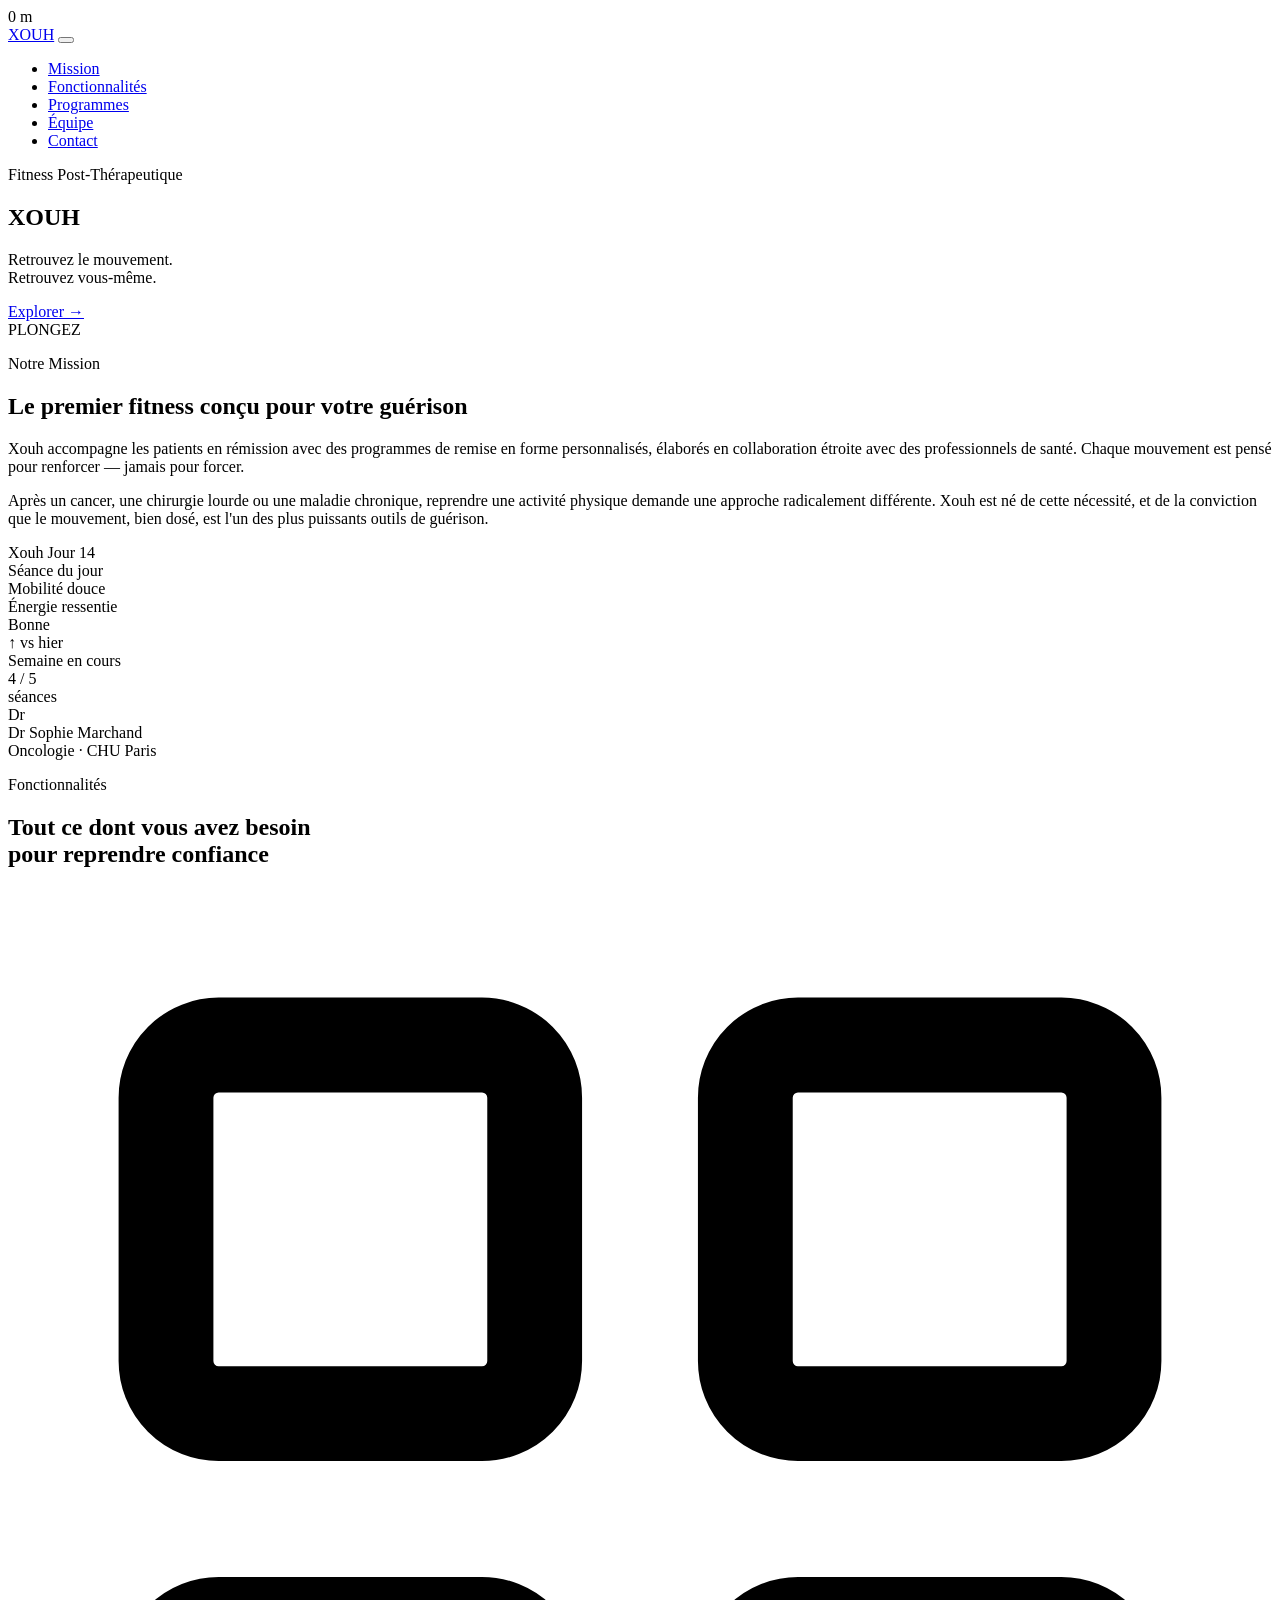
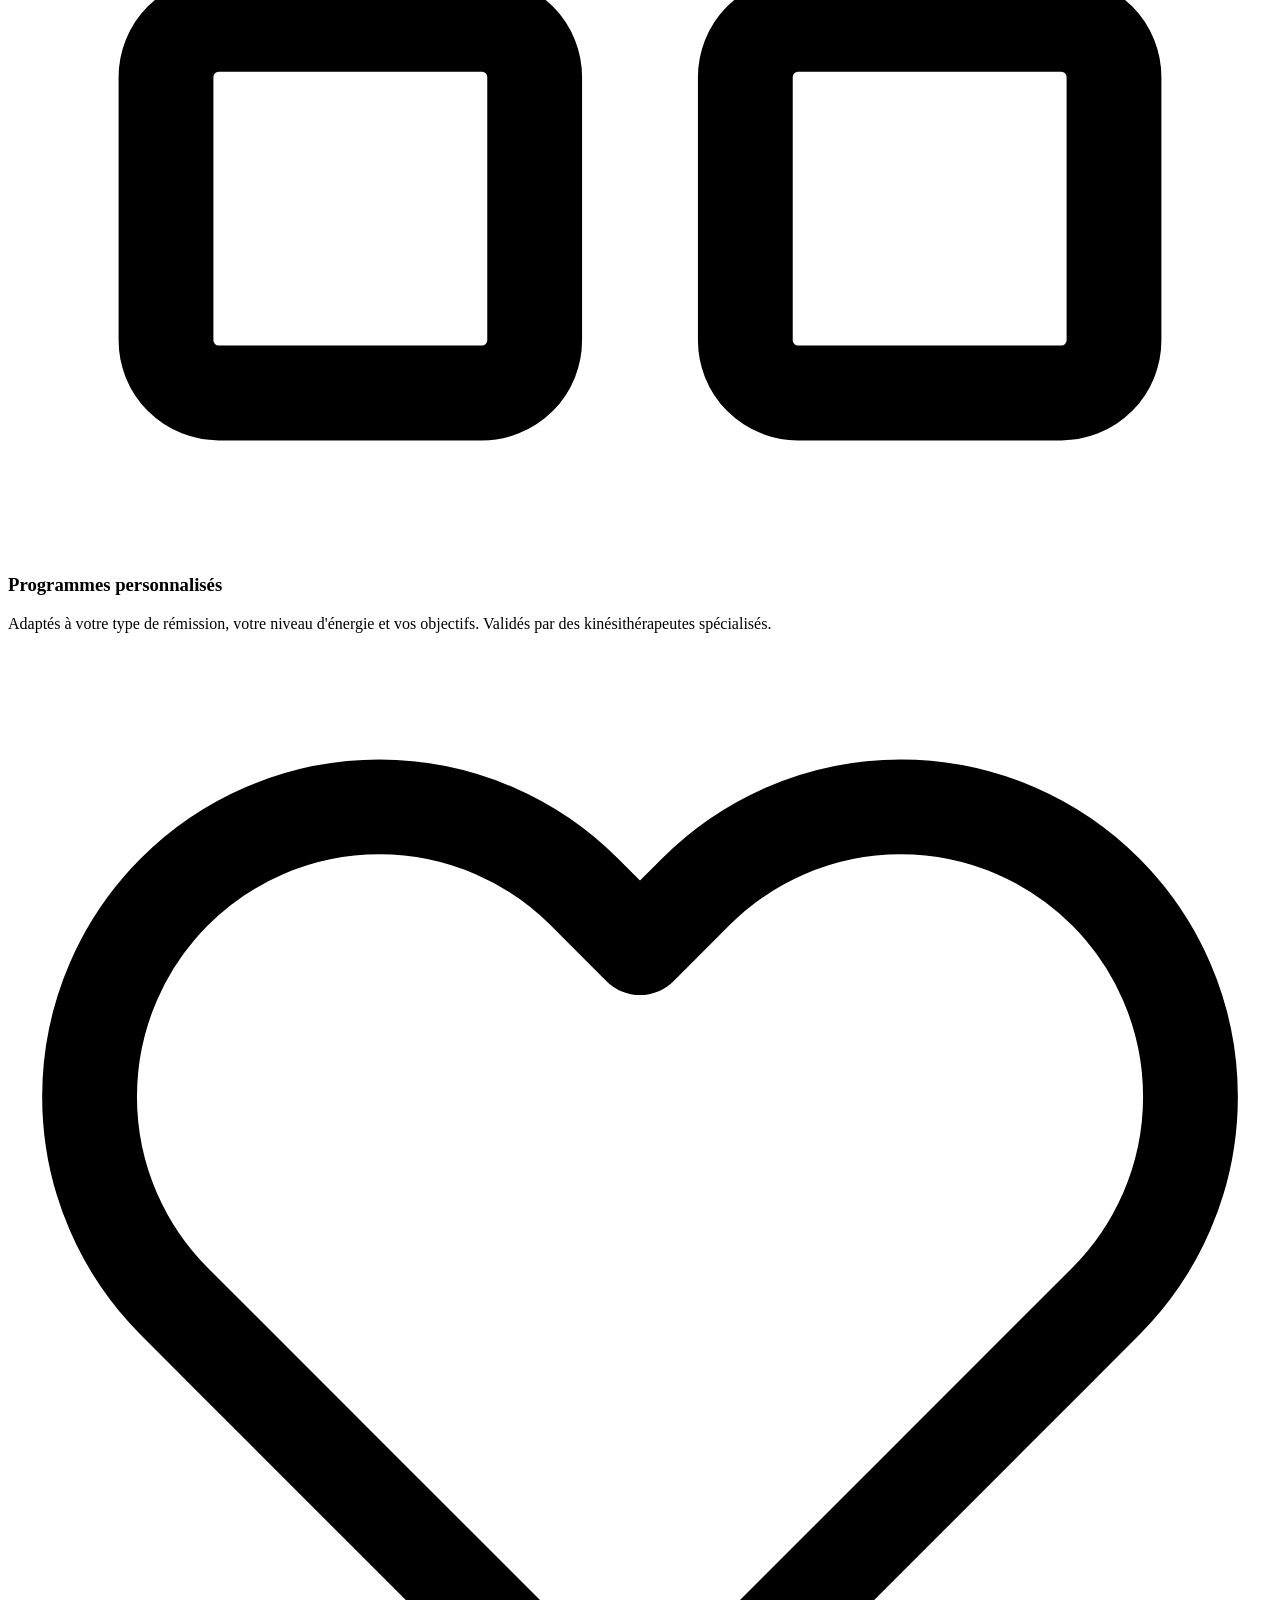
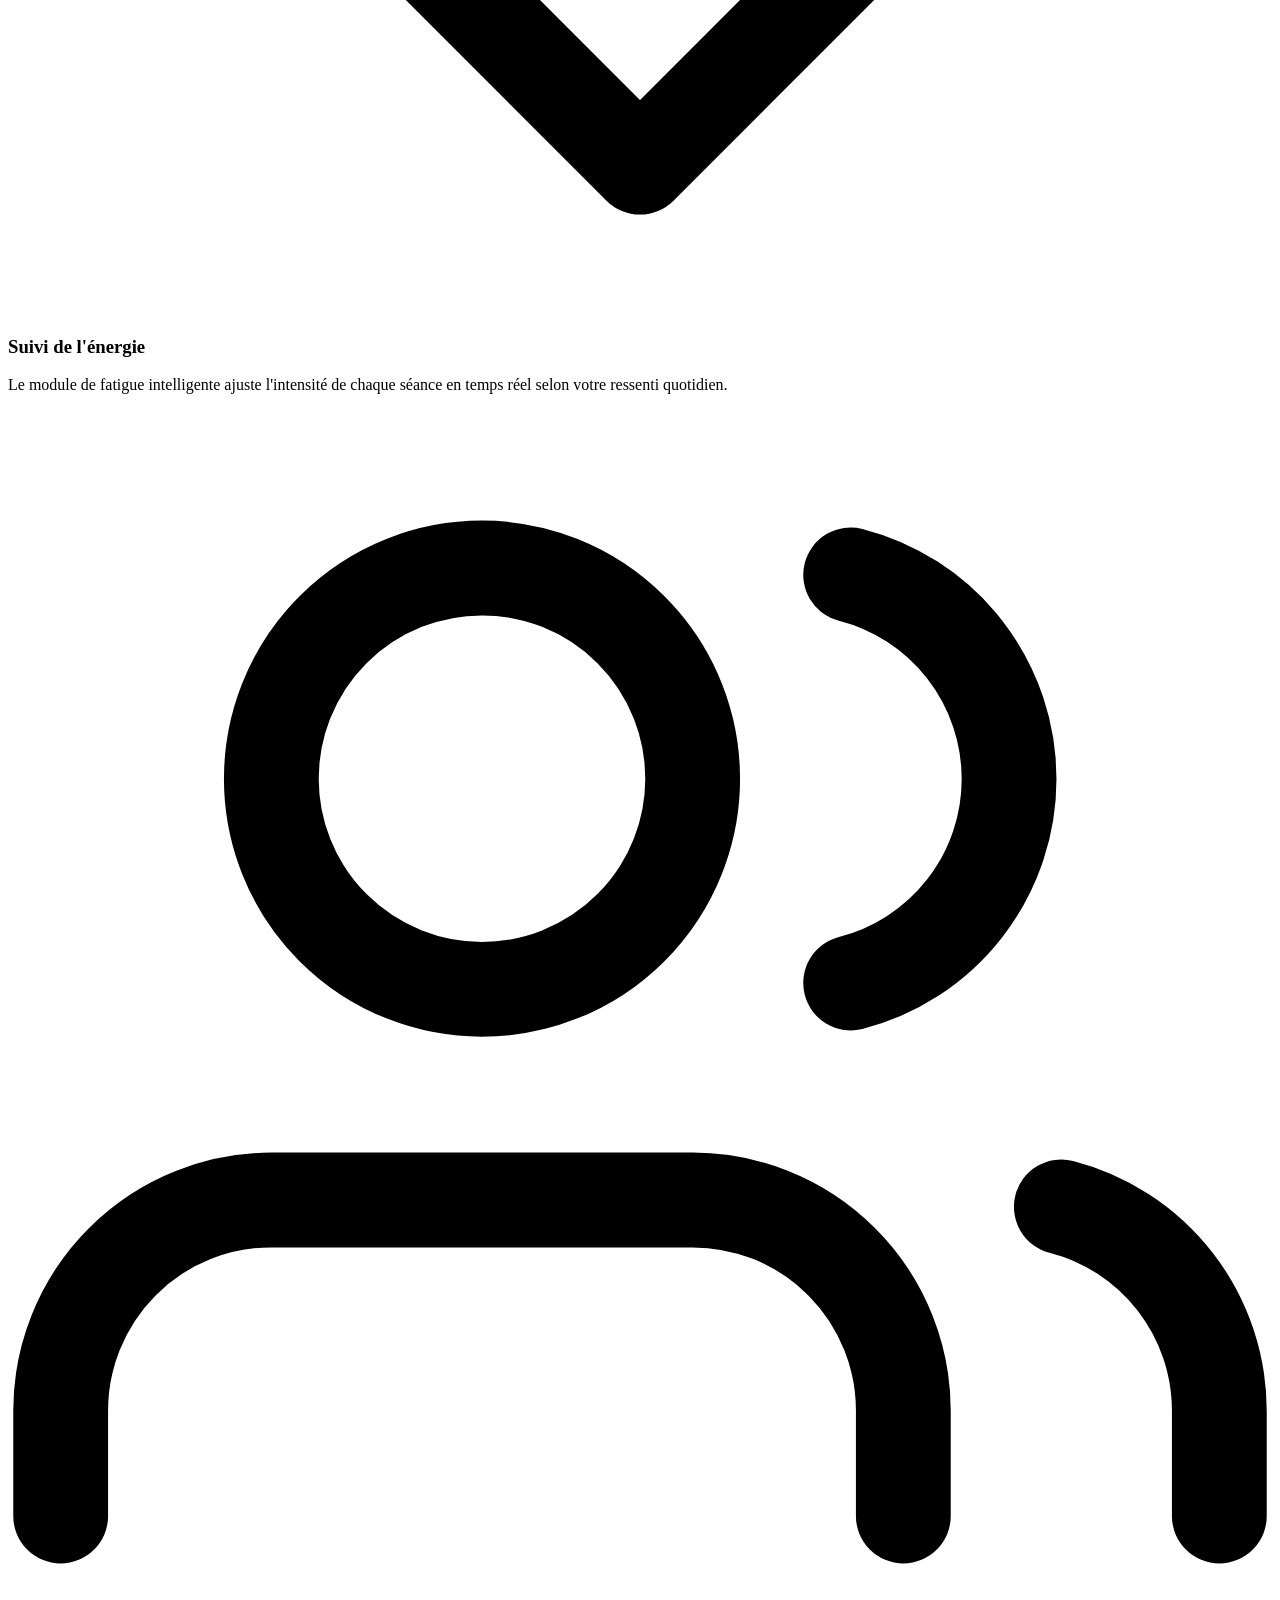
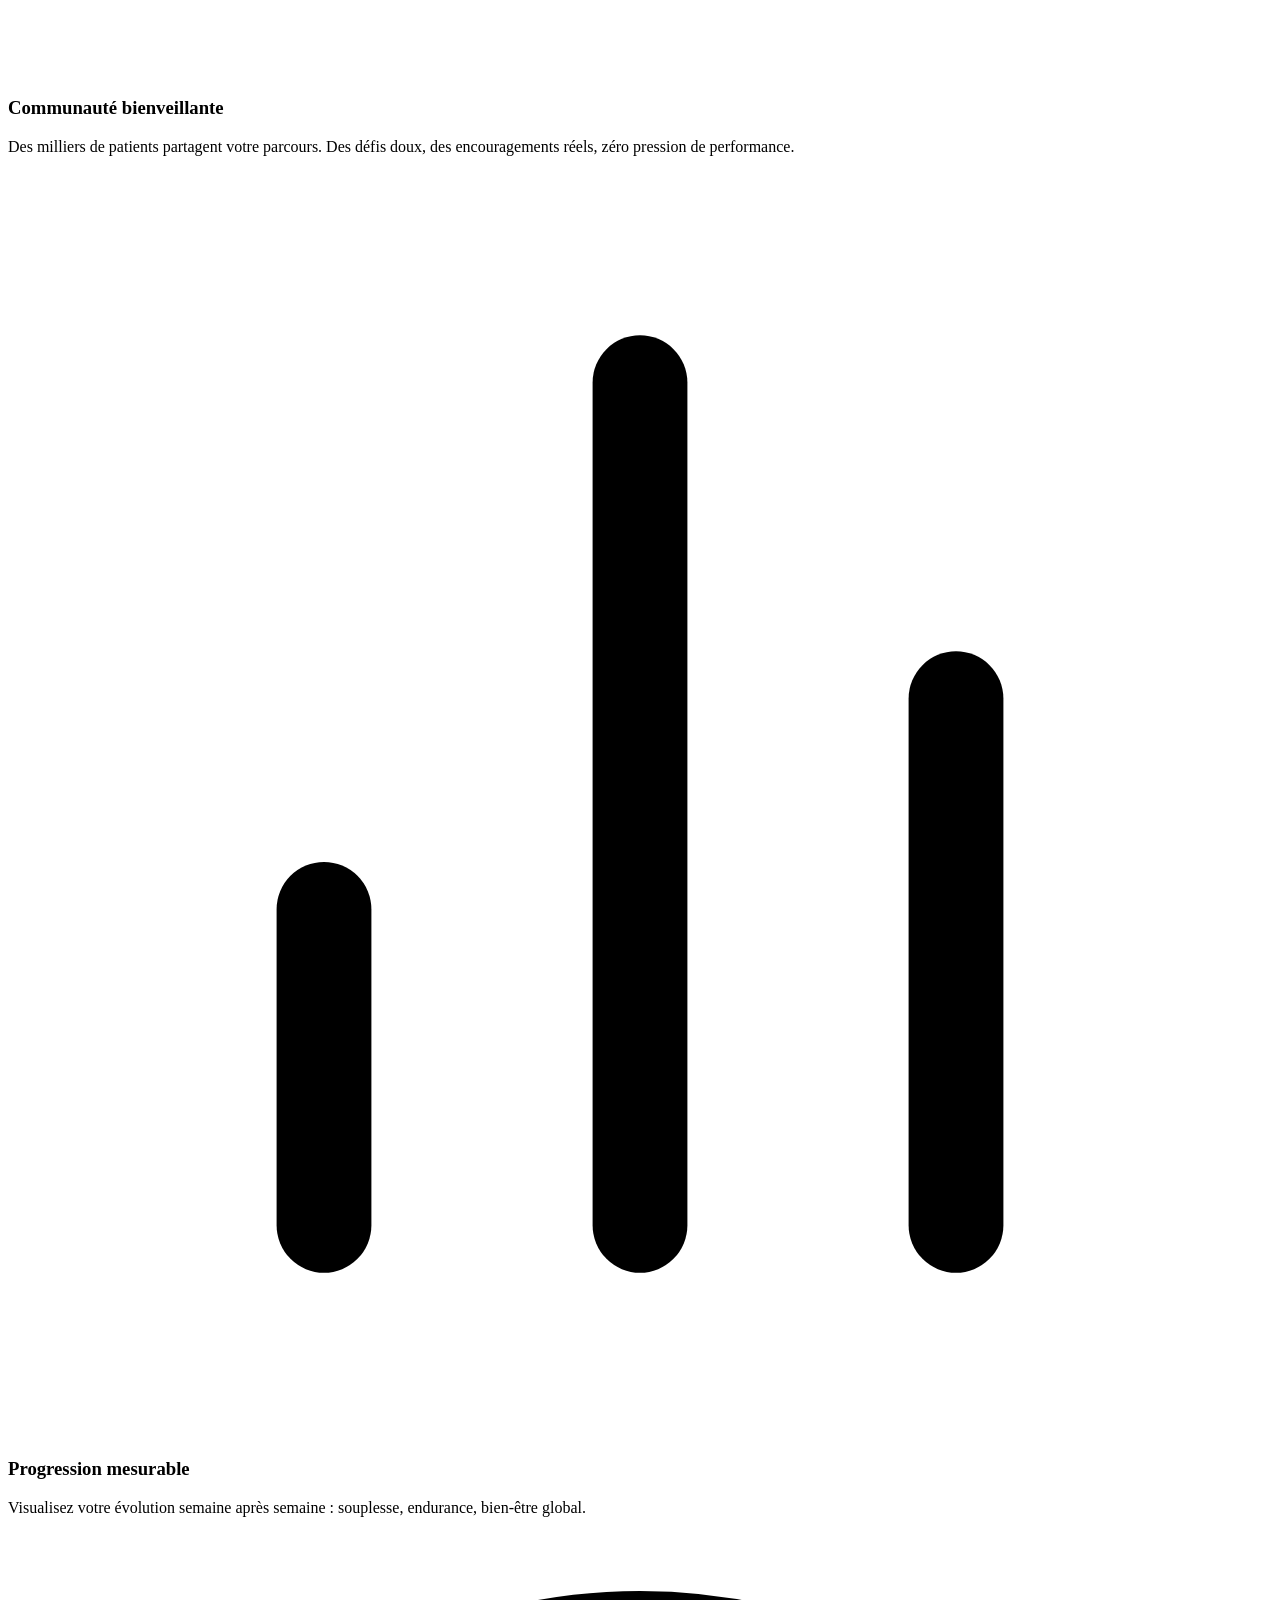
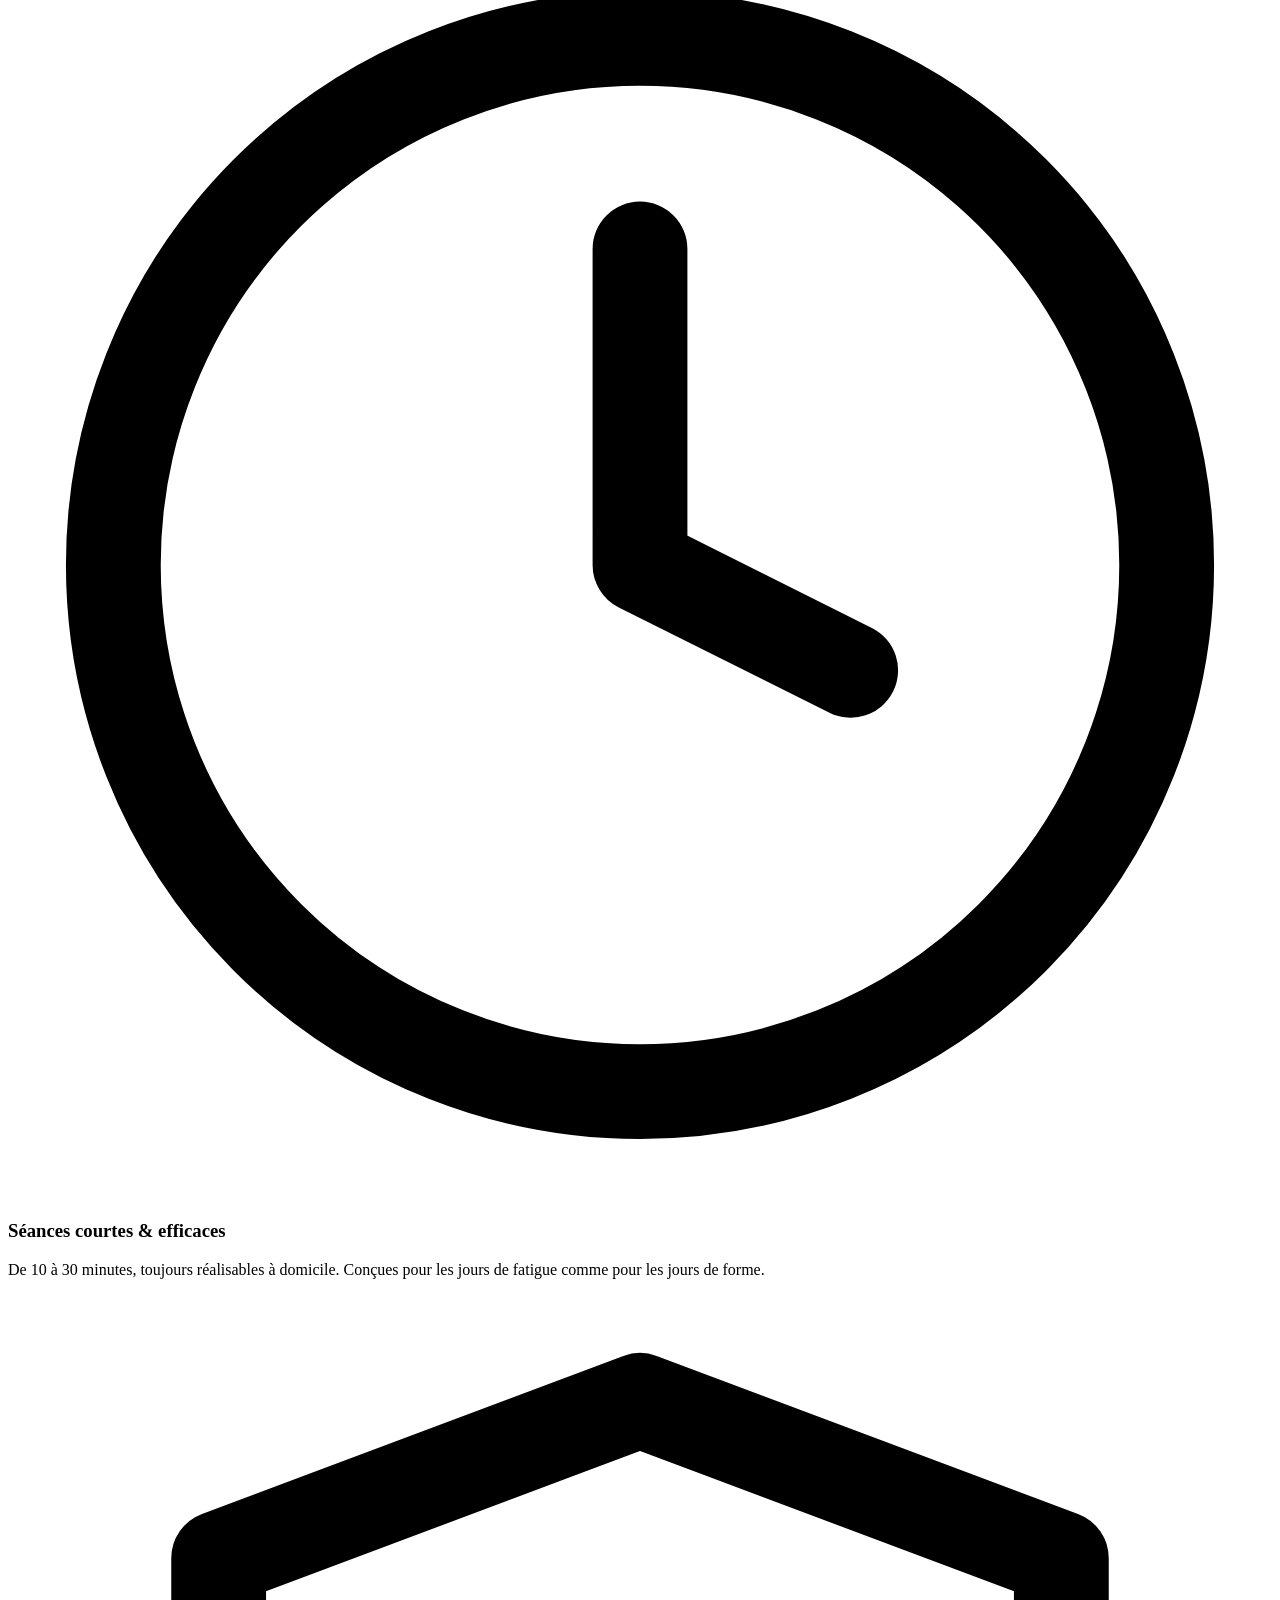
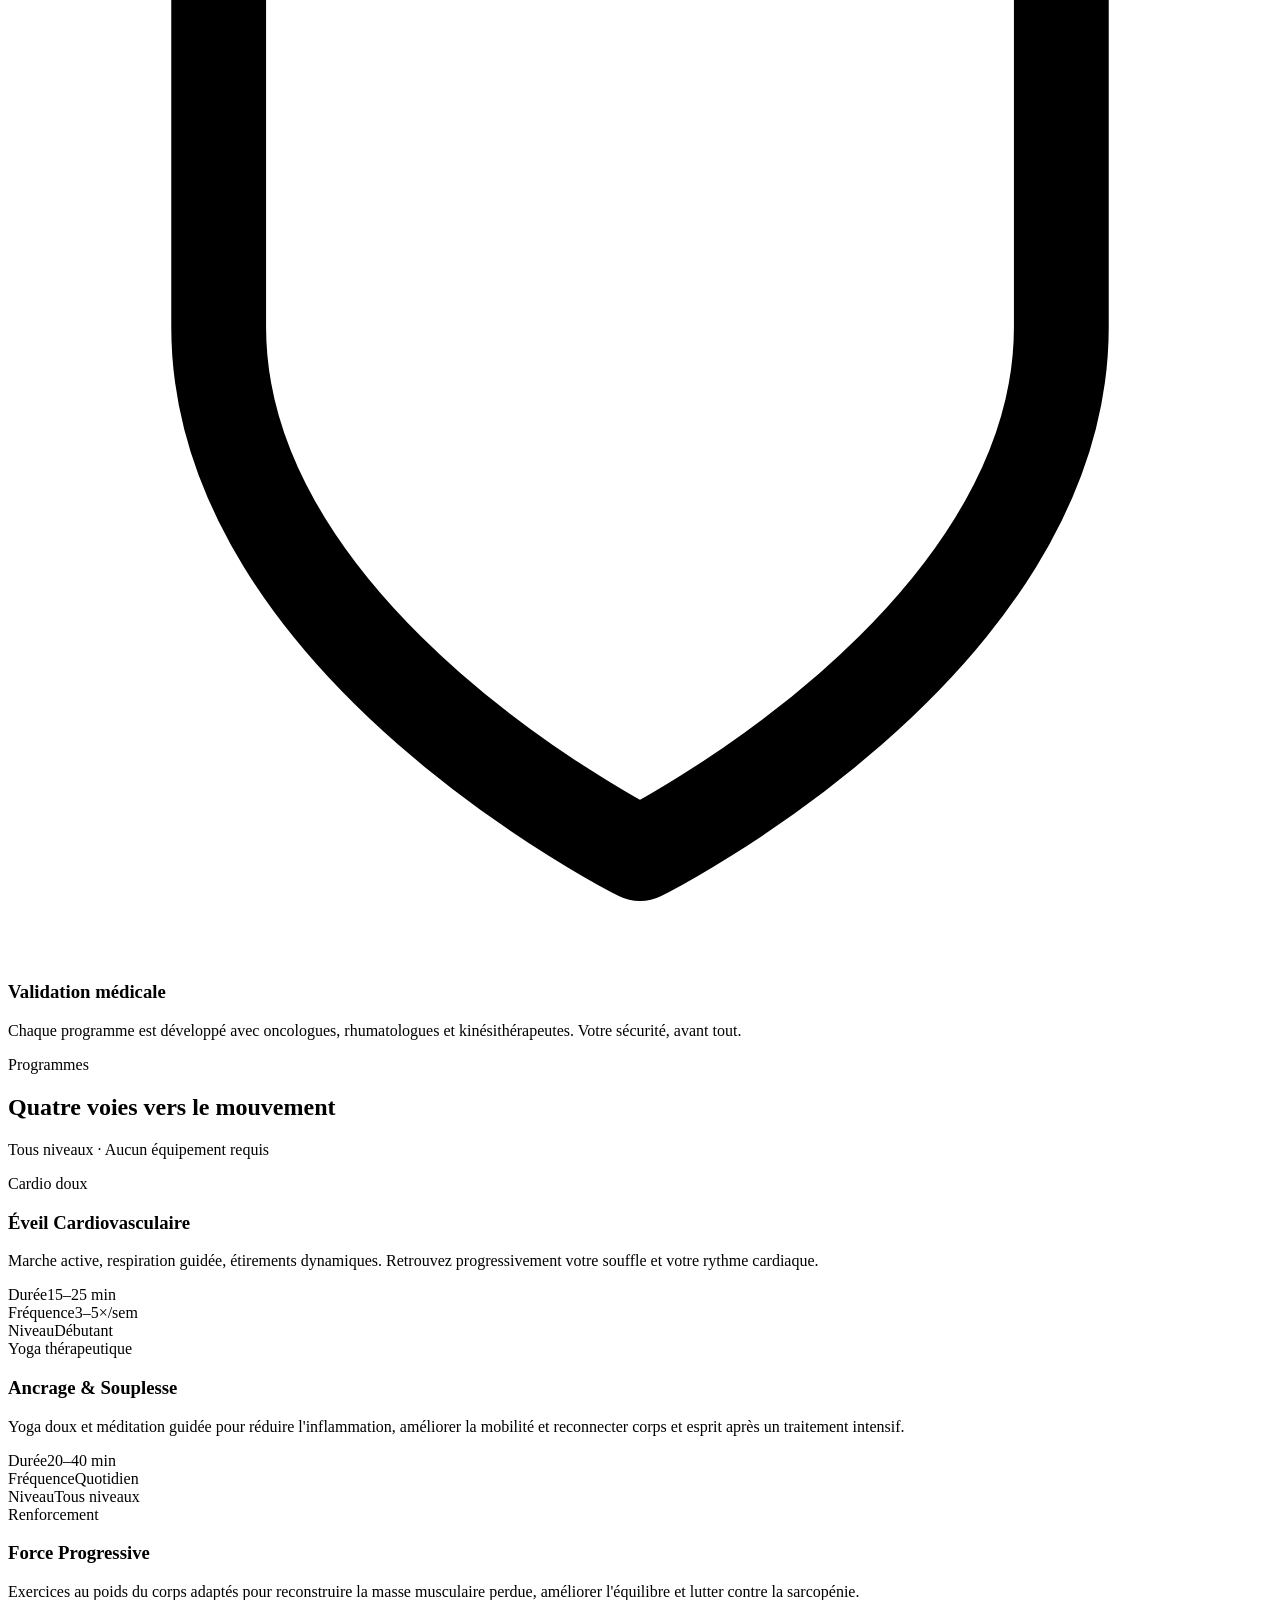
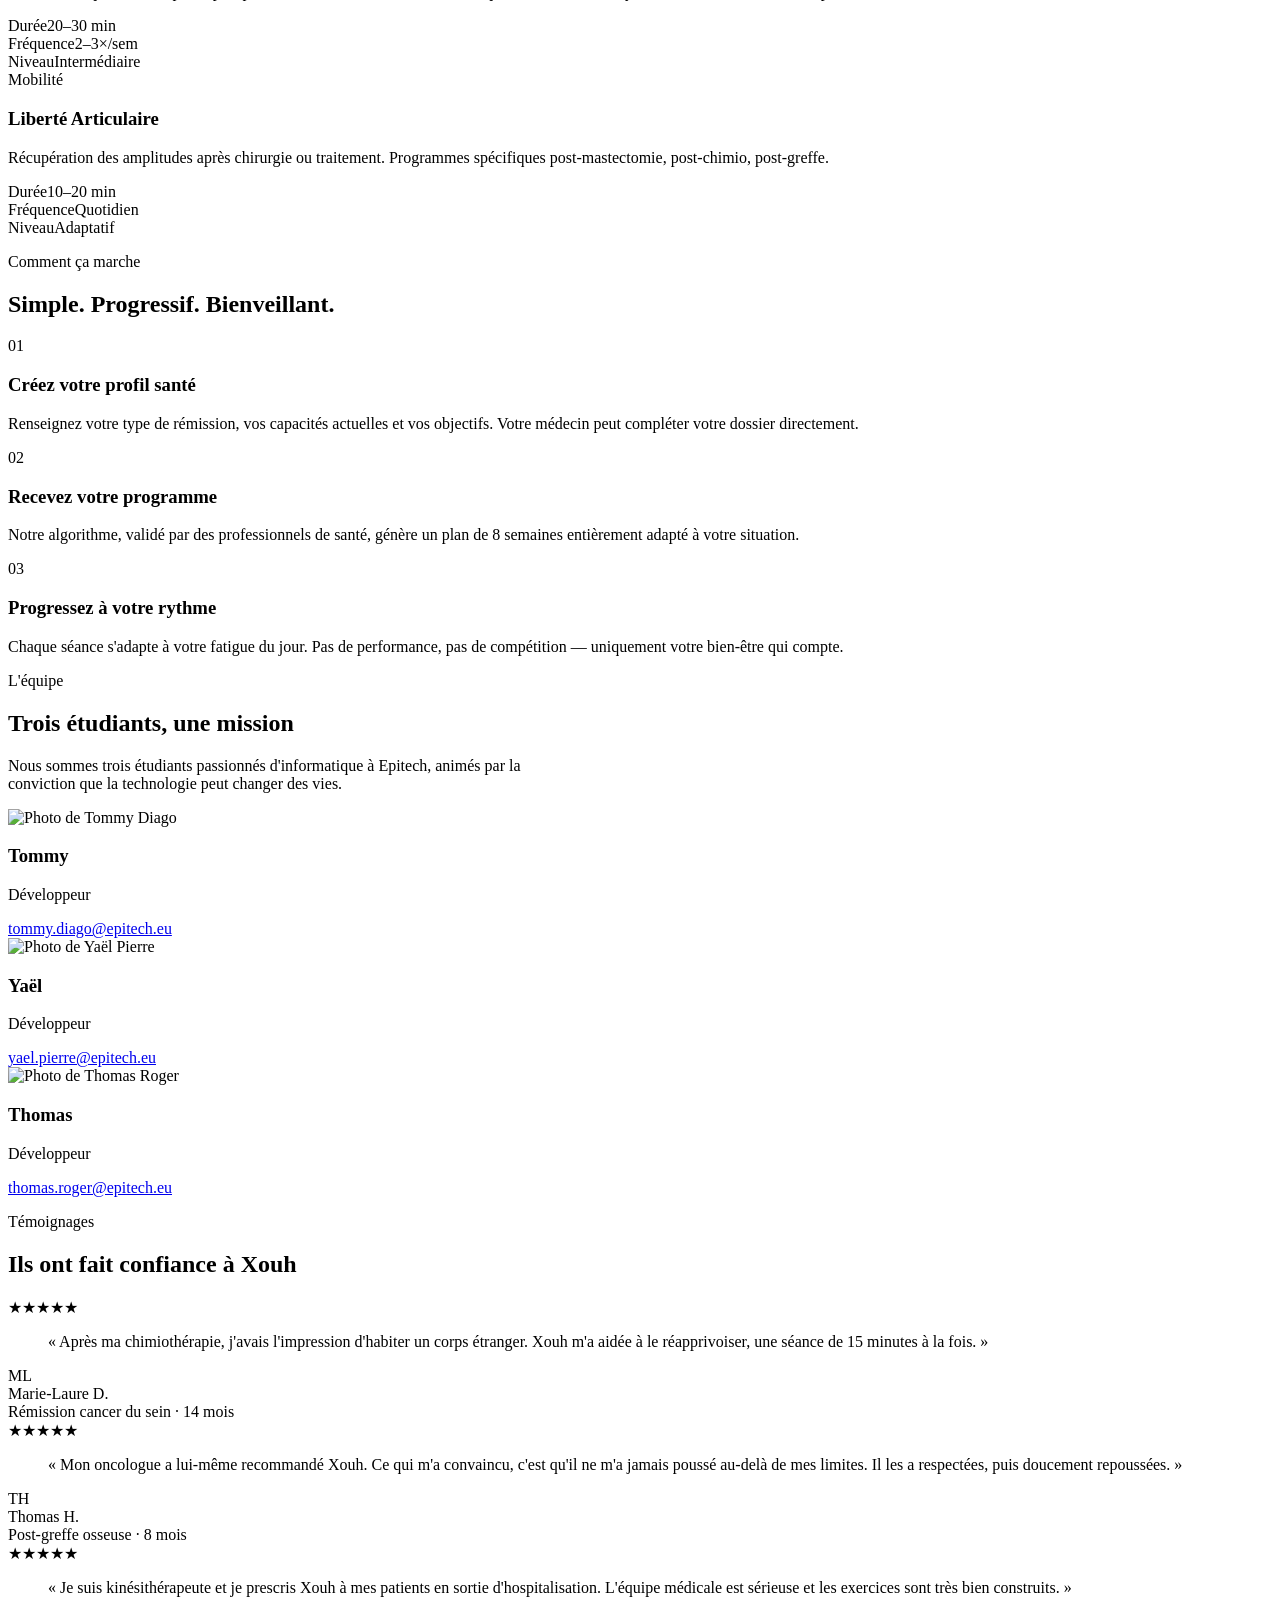
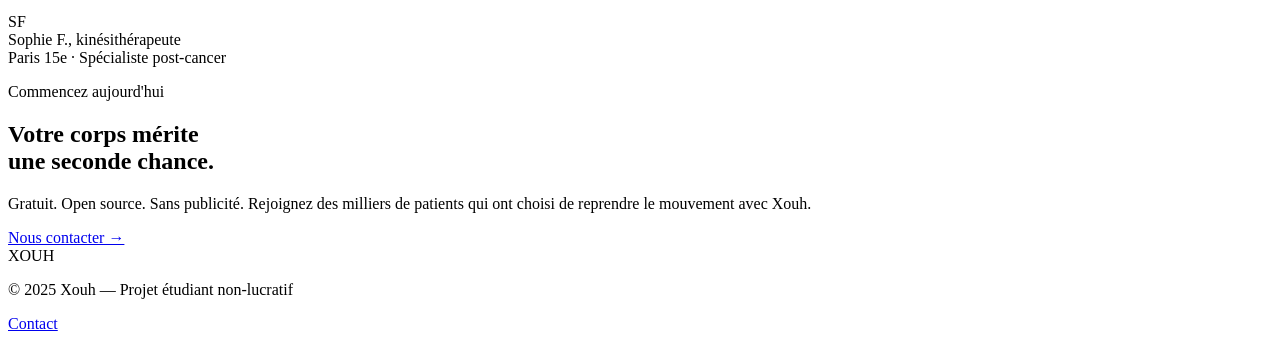
==== commit 16ff2749: "feat: remove values section" ====
--- a/src/index.html
+++ b/src/index.html
@@ -351,111 +351,6 @@
     </section>
 
     <!-- ═══════════════════════════════════════
-         VALUES
-    ════════════════════════════════════════ -->
-    <section class="section" id="values">
-      <div class="section-header center reveal">
-        <p class="section-label">Nos Valeurs</p>
-        <h2 class="section-title">Ce qui nous guide</h2>
-      </div>
-
-      <div class="values-grid">
-
-        <div class="vcard reveal" data-delay="0">
-          <div class="vcard-icon" aria-hidden="true">
-            <svg viewBox="0 0 24 24" fill="none" stroke="currentColor" stroke-width="1.8" stroke-linecap="round" stroke-linejoin="round">
-              <rect x="3" y="11" width="18" height="11" rx="2"/><path d="M7 11V7a5 5 0 0110 0v4"/>
-            </svg>
-          </div>
-          <h3 class="vcard-title">Open Source</h3>
-          <p class="vcard-desc">La plupart de notre travail sera en libre accès, modifiable et redistribuable librement, tant que ce n'est pas à but lucratif.</p>
-        </div>
-
-        <div class="vcard reveal" data-delay="1">
-          <div class="vcard-icon" aria-hidden="true">
-            <svg viewBox="0 0 24 24" fill="none" stroke="currentColor" stroke-width="1.8" stroke-linecap="round" stroke-linejoin="round">
-              <line x1="12" y1="1" x2="12" y2="23"/><path d="M17 5H9.5a3.5 3.5 0 000 7h5a3.5 3.5 0 010 7H6"/>
-            </svg>
-          </div>
-          <h3 class="vcard-title">Gratuit</h3>
-          <p class="vcard-desc">Notre solution est entièrement gratuite pour assurer que chacun, peu importe ses moyens, peut accéder à nos outils et services.</p>
-        </div>
-
-        <div class="vcard reveal" data-delay="2">
-          <div class="vcard-icon" aria-hidden="true">
-            <svg viewBox="0 0 24 24" fill="none" stroke="currentColor" stroke-width="1.8" stroke-linecap="round" stroke-linejoin="round">
-              <circle cx="12" cy="12" r="10"/><polyline points="12 6 12 12 16 14"/>
-            </svg>
-          </div>
-          <h3 class="vcard-title">Simple</h3>
-          <p class="vcard-desc">Nous privilégions la simplicité afin que tous, quel que soit leur niveau technique, puissent bénéficier de nos services sans complications.</p>
-        </div>
-
-        <div class="vcard reveal" data-delay="0">
-          <div class="vcard-icon" aria-hidden="true">
-            <svg viewBox="0 0 24 24" fill="none" stroke="currentColor" stroke-width="1.8" stroke-linecap="round" stroke-linejoin="round">
-              <path d="M20.84 4.61a5.5 5.5 0 00-7.78 0L12 5.67l-1.06-1.06a5.5 5.5 0 00-7.78 7.78l1.06 1.06L12 21.23l7.78-7.78 1.06-1.06a5.5 5.5 0 000-7.78z"/>
-            </svg>
-          </div>
-          <h3 class="vcard-title">Non Lucratif</h3>
-          <p class="vcard-desc">Pas de publicité, pas de sponsors, pas de monétisation. Notre objectif est d'aider et soutenir, uniquement.</p>
-        </div>
-
-        <div class="vcard reveal" data-delay="1">
-          <div class="vcard-icon" aria-hidden="true">
-            <svg viewBox="0 0 24 24" fill="none" stroke="currentColor" stroke-width="1.8" stroke-linecap="round" stroke-linejoin="round">
-              <path d="M12 22s8-4 8-10V5l-8-3-8 3v7c0 6 8 10 8 10z"/>
-            </svg>
-          </div>
-          <h3 class="vcard-title">Sécurisé</h3>
-          <p class="vcard-desc">La protection des données et la sécurité de nos utilisateurs sont primordiales. Les meilleures pratiques pour votre confidentialité.</p>
-        </div>
-
-        <div class="vcard reveal" data-delay="2">
-          <div class="vcard-icon" aria-hidden="true">
-            <svg viewBox="0 0 24 24" fill="none" stroke="currentColor" stroke-width="1.8" stroke-linecap="round" stroke-linejoin="round">
-              <circle cx="11" cy="11" r="8"/><line x1="21" y1="21" x2="16.65" y2="16.65"/>
-            </svg>
-          </div>
-          <h3 class="vcard-title">Transparence</h3>
-          <p class="vcard-desc">Toutes les modifications effectuées seront toujours précisées et documentées. Transparence totale envers nos utilisateurs.</p>
-        </div>
-
-        <div class="vcard reveal" data-delay="0">
-          <div class="vcard-icon" aria-hidden="true">
-            <svg viewBox="0 0 24 24" fill="none" stroke="currentColor" stroke-width="1.8" stroke-linecap="round" stroke-linejoin="round">
-              <path d="M17 21v-2a4 4 0 00-4-4H5a4 4 0 00-4 4v2"/><circle cx="9" cy="7" r="4"/>
-              <path d="M23 21v-2a4 4 0 00-3-3.87M16 3.13a4 4 0 010 7.75"/>
-            </svg>
-          </div>
-          <h3 class="vcard-title">Empathie</h3>
-          <p class="vcard-desc">Touchés par une intervention de l'ICM, nous avons pour mission de mener à bien ce projet avec bienveillance et compréhension.</p>
-        </div>
-
-        <div class="vcard reveal" data-delay="1">
-          <div class="vcard-icon" aria-hidden="true">
-            <svg viewBox="0 0 24 24" fill="none" stroke="currentColor" stroke-width="1.8" stroke-linecap="round" stroke-linejoin="round">
-              <path d="M4 15s1-1 4-1 5 2 8 2 4-1 4-1V3s-1 1-4 1-5-2-8-2-4 1-4 1z"/><line x1="4" y1="22" x2="4" y2="15"/>
-            </svg>
-          </div>
-          <h3 class="vcard-title">Inclusion</h3>
-          <p class="vcard-desc">Un environnement inclusif où chacun, sans discrimination, peu importe son âge ou son niveau en informatique, peut en bénéficier.</p>
-        </div>
-
-        <div class="vcard reveal" data-delay="2">
-          <div class="vcard-icon" aria-hidden="true">
-            <svg viewBox="0 0 24 24" fill="none" stroke="currentColor" stroke-width="1.8" stroke-linecap="round" stroke-linejoin="round">
-              <polygon points="12 2 15.09 8.26 22 9.27 17 14.14 18.18 21.02 12 17.77 5.82 21.02 7 14.14 2 9.27 8.91 8.26 12 2"/>
-            </svg>
-          </div>
-          <h3 class="vcard-title">Passion</h3>
-          <p class="vcard-desc">Animés par une passion sincère pour notre mission. Des étudiants engagés qui veulent contribuer à leur façon à un monde meilleur.</p>
-        </div>
-
-      </div>
-    </section>
-
-    <!-- ═══════════════════════════════════════
          TESTIMONIALS
     ════════════════════════════════════════ -->
     <section class="section" id="testimonials">
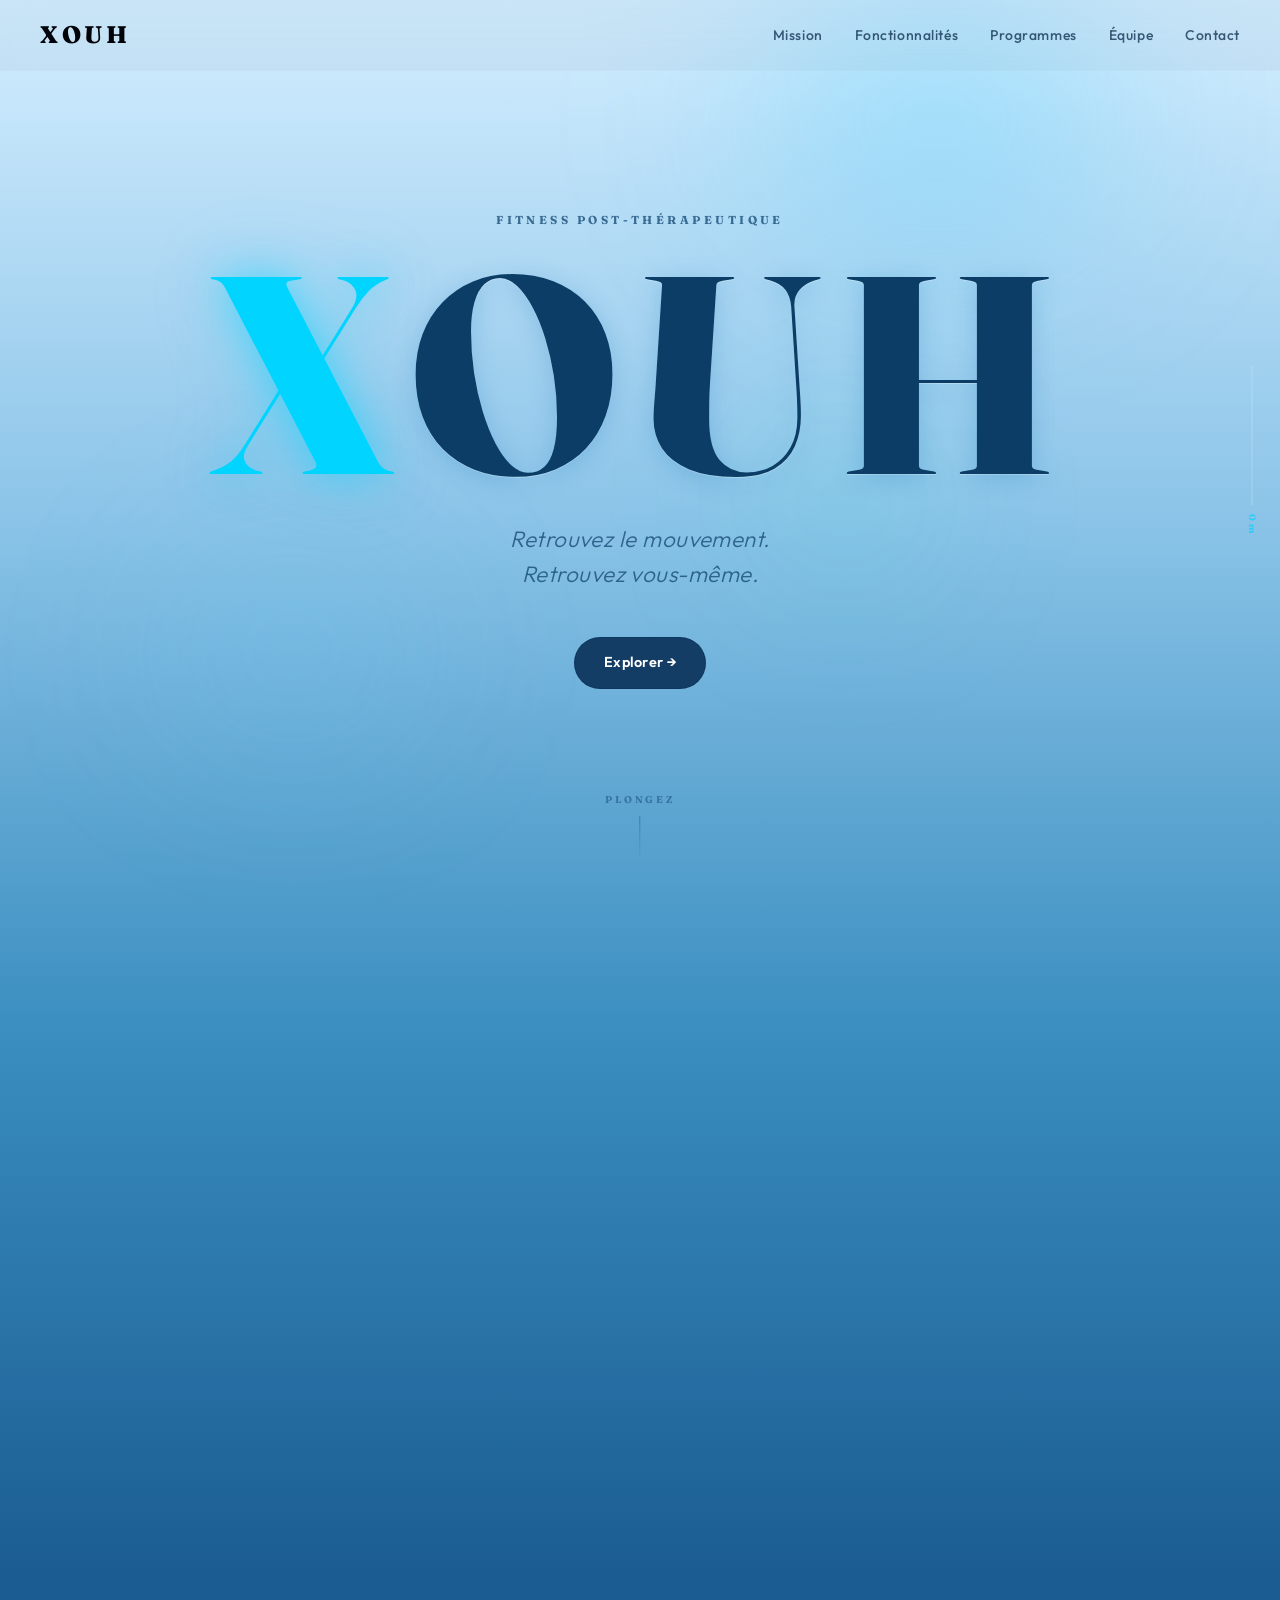
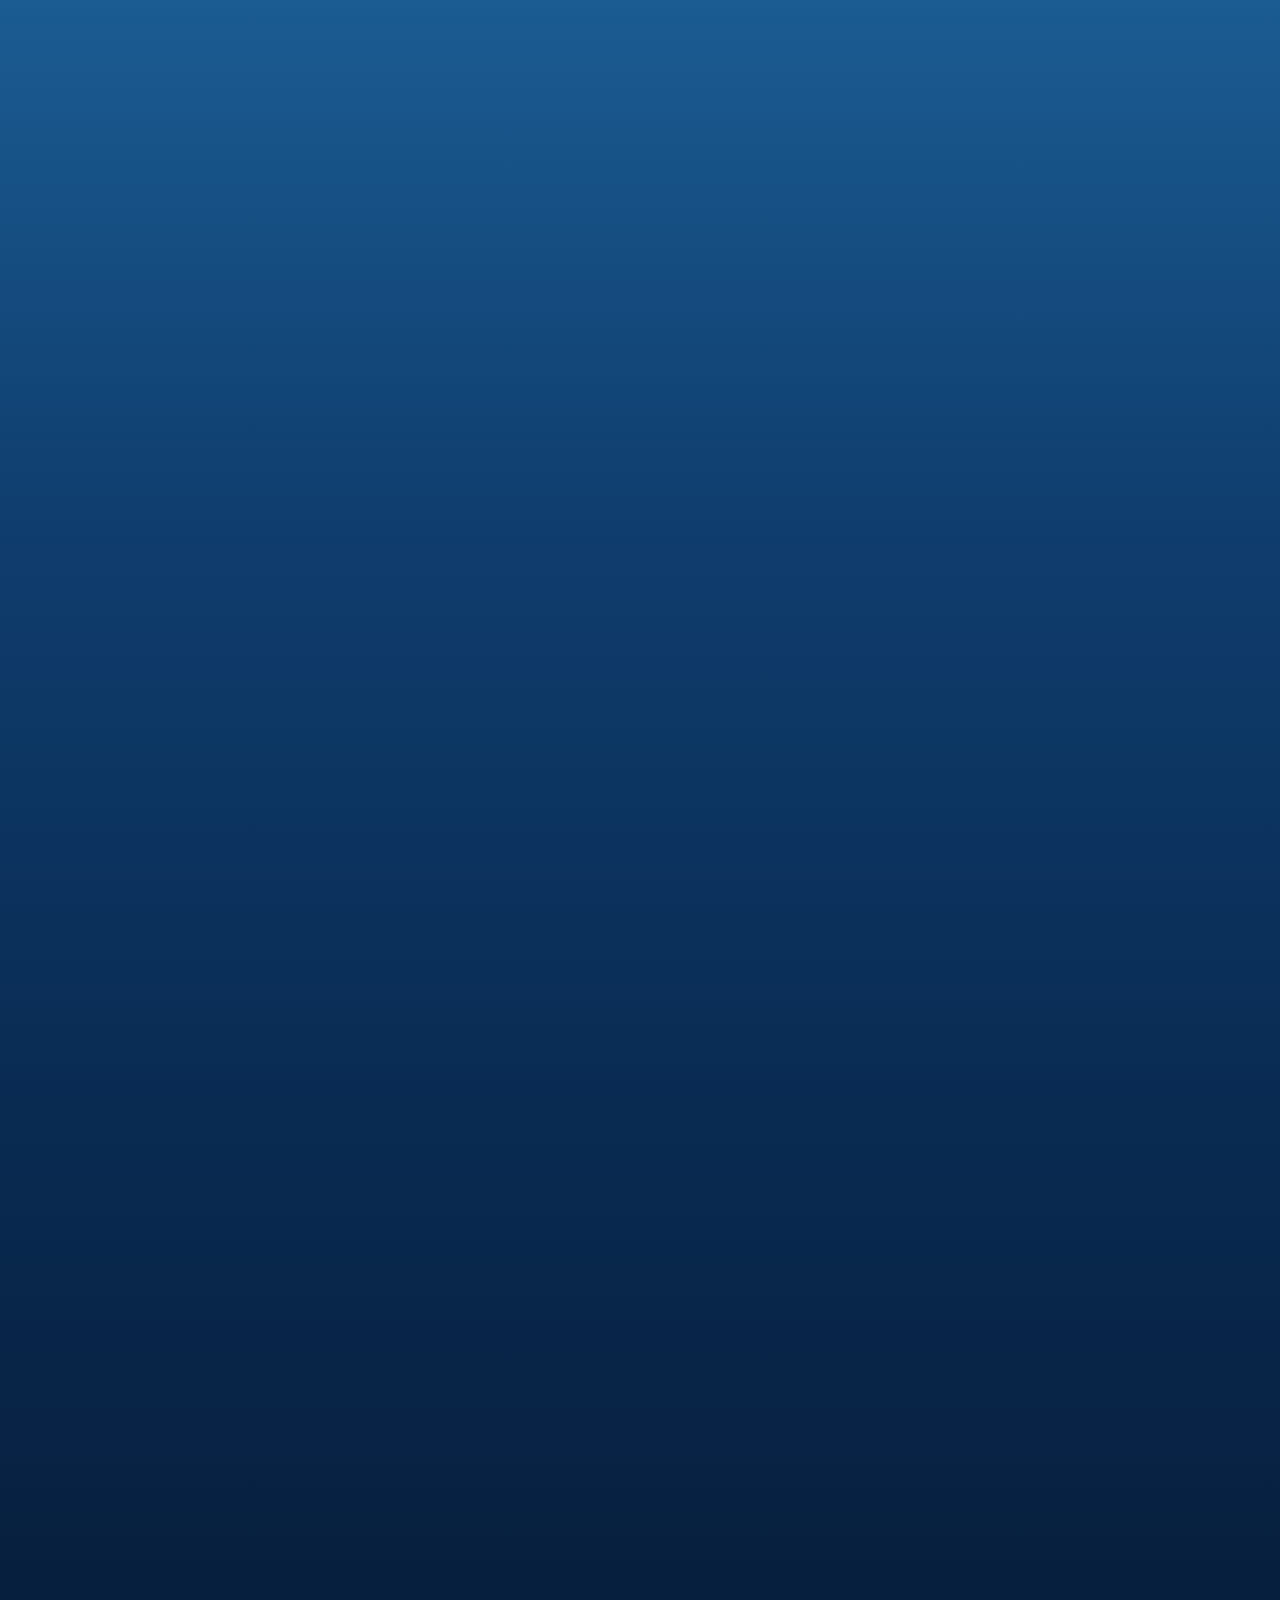
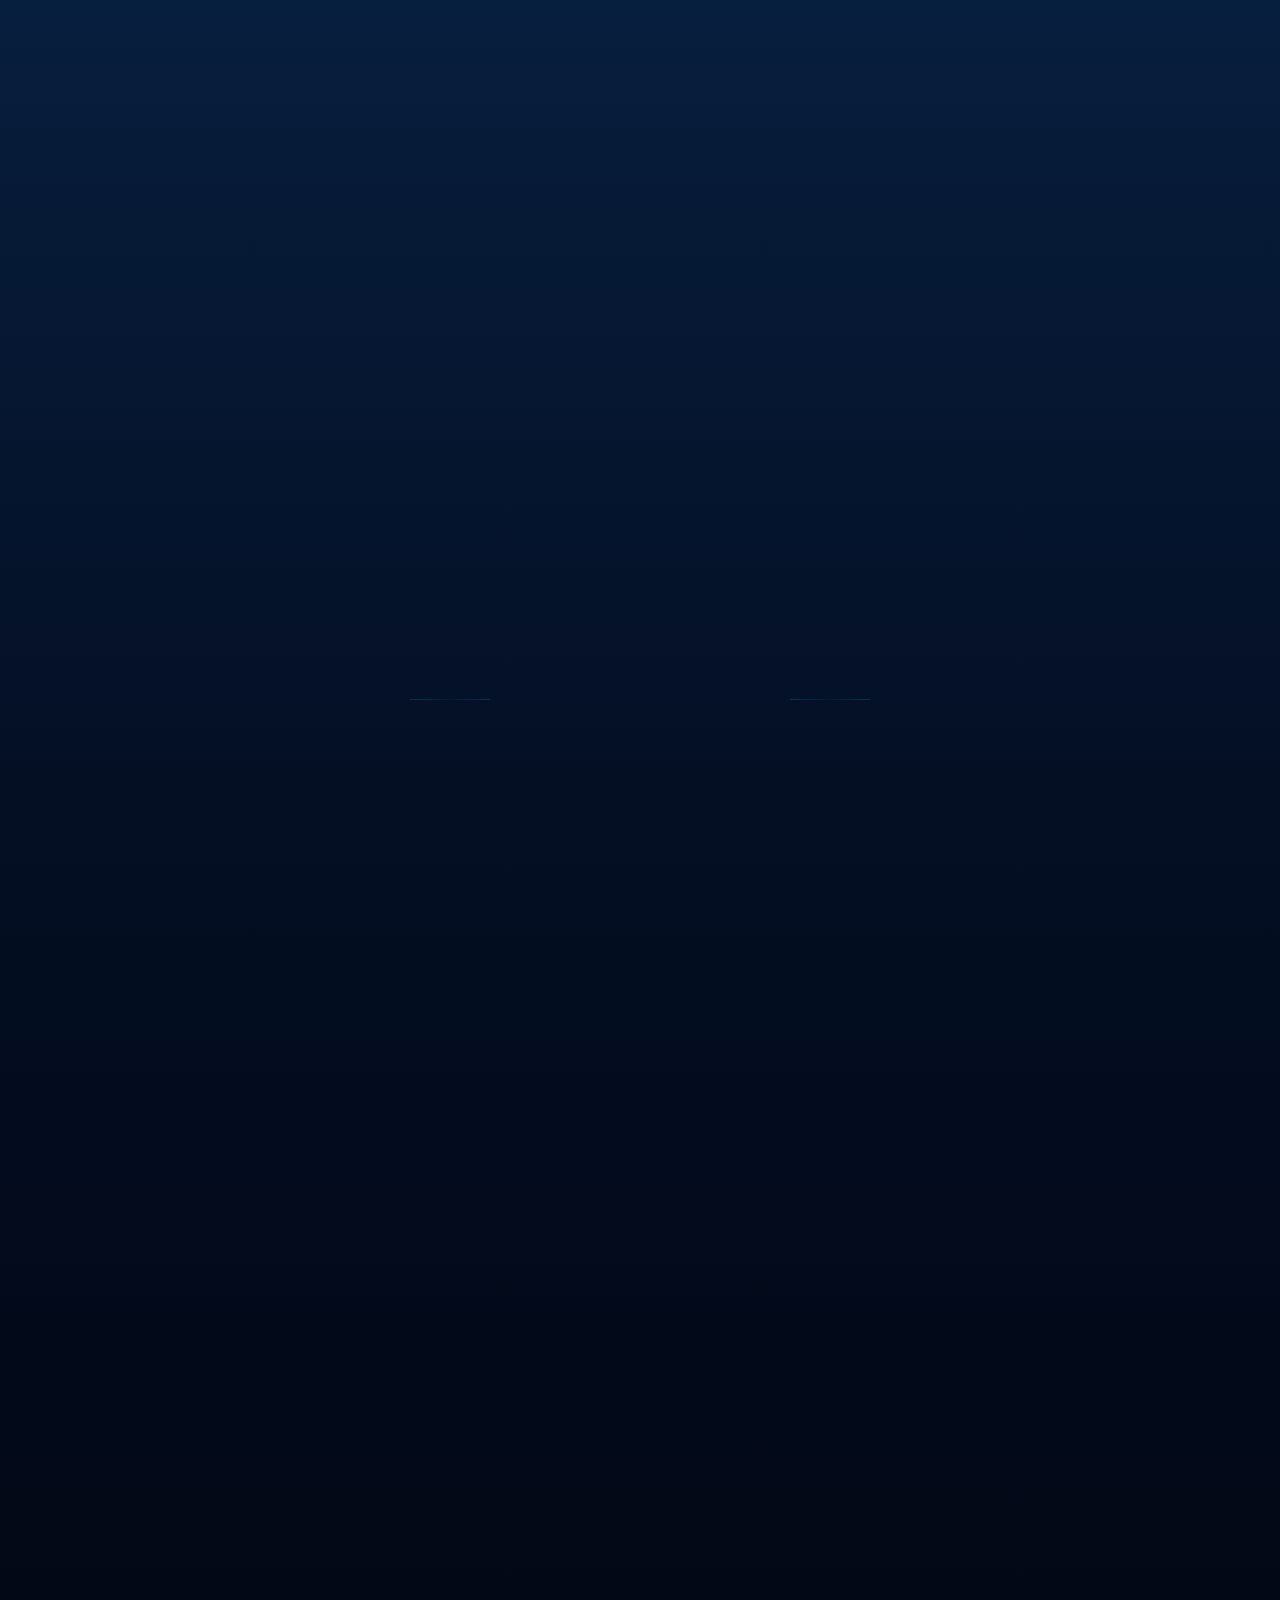
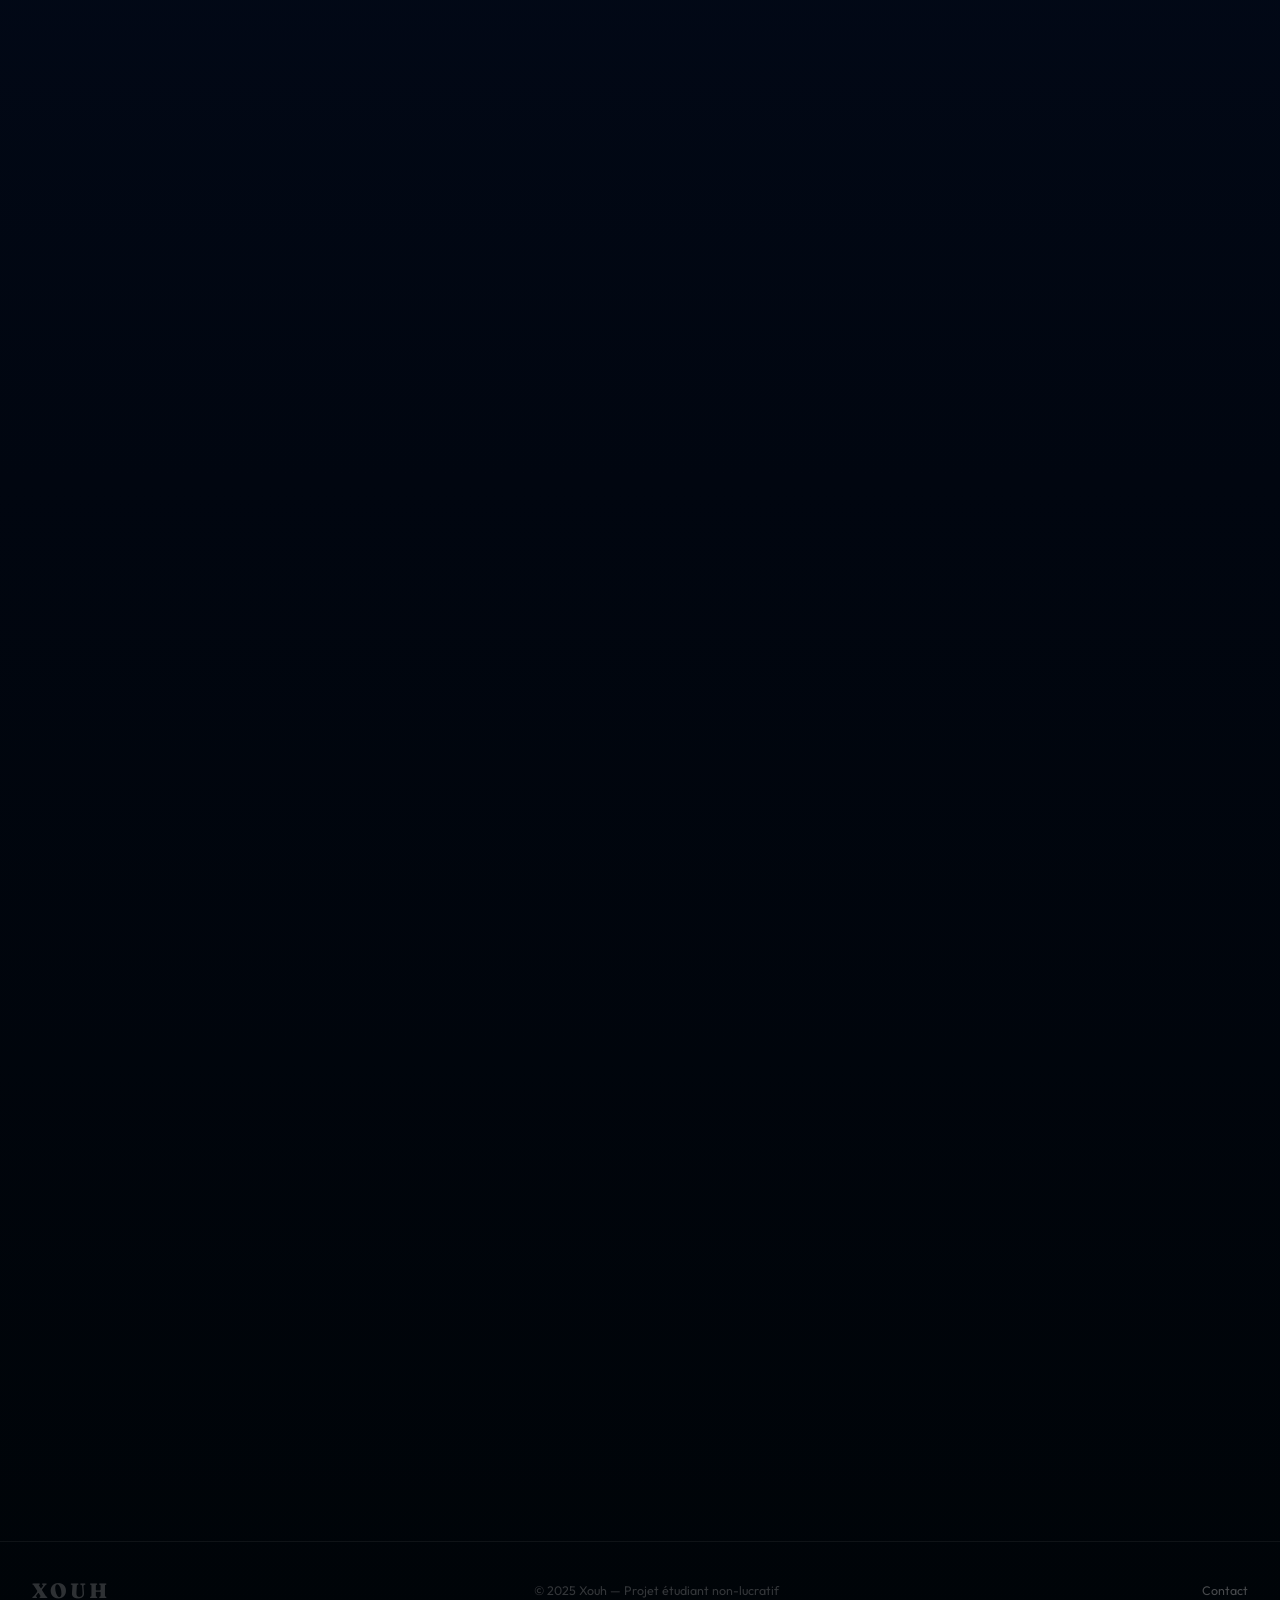
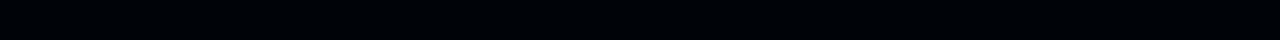
==== commit c533b51e: "feat: replace fonts with Fraunces (headings) + Outfit (body)" ====
--- a/src/index.html
+++ b/src/index.html
@@ -7,7 +7,7 @@
   <meta name="description" content="Xouh accompagne les patients en rémission avec des programmes de fitness personnalisés, conçus avec des professionnels de santé.">
   <link rel="preconnect" href="https://fonts.googleapis.com">
   <link rel="preconnect" href="https://fonts.gstatic.com" crossorigin>
-  <link href="https://fonts.googleapis.com/css2?family=Syne:wght@400;600;700;800&family=DM+Sans:ital,opsz,wght@0,9..40,300;0,9..40,400;0,9..40,500;1,9..40,300&display=swap" rel="stylesheet">
+  <link href="https://fonts.googleapis.com/css2?family=Fraunces:ital,opsz,wght@0,9..144,300;0,9..144,600;0,9..144,700;1,9..144,300&family=Outfit:wght@300;400;500;600&display=swap" rel="stylesheet">
   <link rel="stylesheet" href="style.css">
 </head>
 <body>
--- a/src/style.css
+++ b/src/style.css
@@ -0,0 +1,1292 @@
+/* ═══════════════════════════════════════════════════════════
+   XOUH v3 — Bioluminescent Deep Ocean
+   Fonts: Syne (headings) + DM Sans (body)
+   ═══════════════════════════════════════════════════════════ */
+
+/* ─── TOKENS ─── */
+:root {
+  --font-heading: 'Fraunces', serif;
+  --font-body:    'Outfit', sans-serif;
+
+  /* Ocean depth gradient stops */
+  --c-sky:    #D4EEFF;
+  --c-mid:    #4A9CC8;
+  --c-deep:   #1A5A8E;
+  --c-abyss:  #061B31;
+  --c-void:   #000408;
+
+  /* Bioluminescent accent */
+  --c-glow:   #00D4FF;
+  --c-glow2:  #00F0CC;
+
+  /* Text */
+  --c-white:  #FFFFFF;
+  --c-w90:    rgba(255,255,255,0.90);
+  --c-w60:    rgba(255,255,255,0.60);
+  --c-w35:    rgba(255,255,255,0.35);
+  --c-w12:    rgba(255,255,255,0.12);
+  --c-w06:    rgba(255,255,255,0.06);
+
+  /* Glass */
+  --glass-bg:     rgba(255,255,255,0.06);
+  --glass-border: rgba(255,255,255,0.11);
+  --glass-hover:  rgba(255,255,255,0.10);
+
+  /* Spacing */
+  --r-sm:  10px;
+  --r-md:  18px;
+  --r-lg:  24px;
+  --r-xl:  32px;
+
+  /* Transitions */
+  --t-fast: 150ms ease;
+  --t-mid:  260ms ease;
+  --t-slow: 400ms ease;
+}
+
+/* ─── RESET ─── */
+*, *::before, *::after {
+  margin: 0;
+  padding: 0;
+  box-sizing: border-box;
+}
+
+html {
+  scroll-behavior: smooth;
+  overflow-x: hidden;
+}
+
+/* ─── BODY — Ocean depth gradient ─────────────────────────
+   The gradient spans the full document height.
+   Light at the top (hero), progressively darker as you scroll.
+   ──────────────────────────────────────────────────────── */
+body {
+  font-family: var(--font-body);
+  font-size: 16px;
+  line-height: 1.6;
+  color: var(--c-w90);
+  overflow-x: hidden;
+  background: linear-gradient(
+    180deg,
+    #D4EEFF  0%,     /* Hero — sky blue */
+    #8BC4E8  8%,     /* About top */
+    #3A8EC0  16%,    /* About bottom */
+    #1C5F95  24%,    /* Features */
+    #0F3D6E  33%,    /* Programs */
+    #092B52  42%,    /* How it works */
+    #061B38  52%,    /* Team */
+    #040F24  62%,    /* Values */
+    #020918  72%,    /* Testimonials */
+    #010610  82%,    /* CTA */
+    #000408  100%    /* Footer */
+  );
+  min-height: 100vh;
+}
+
+/* ─── DEPTH GAUGE ─── */
+.depth-gauge {
+  position: fixed;
+  right: 20px;
+  top: 50%;
+  transform: translateY(-50%);
+  z-index: 100;
+  display: flex;
+  flex-direction: column;
+  align-items: center;
+  gap: 8px;
+  pointer-events: none;
+}
+
+.depth-track {
+  width: 2px;
+  height: 140px;
+  background: rgba(255,255,255,0.12);
+  border-radius: 2px;
+  overflow: hidden;
+  position: relative;
+}
+
+.depth-fill {
+  position: absolute;
+  top: 0;
+  left: 0;
+  width: 100%;
+  height: 0%;
+  background: linear-gradient(180deg, var(--c-glow), var(--c-glow2));
+  border-radius: 2px;
+  transition: height 0.1s linear;
+  box-shadow: 0 0 8px var(--c-glow);
+}
+
+.depth-label {
+  font-family: var(--font-heading);
+  font-size: 0.6rem;
+  font-weight: 700;
+  letter-spacing: 0.08em;
+  color: var(--c-glow);
+  opacity: 0.7;
+  writing-mode: vertical-rl;
+  text-orientation: mixed;
+}
+
+/* ─── NAVIGATION ─── */
+nav {
+  position: fixed;
+  top: 0; left: 0; right: 0;
+  z-index: 200;
+  padding: 1rem 2.5rem;
+  display: flex;
+  align-items: center;
+  gap: 2rem;
+  background: rgba(6, 27, 56, 0.04);
+  backdrop-filter: blur(18px);
+  -webkit-backdrop-filter: blur(18px);
+  border-bottom: 1px solid rgba(255,255,255,0.06);
+  transition: background var(--t-slow), border-color var(--t-slow);
+}
+
+nav.scrolled {
+  background: rgba(4, 15, 36, 0.80);
+  border-color: rgba(255,255,255,0.10);
+}
+
+.nav-logo {
+  font-family: var(--font-heading);
+  font-size: 1.5rem;
+  font-weight: 800;
+  letter-spacing: 0.15em;
+  color: var(--c-void);
+  text-decoration: none;
+  flex-shrink: 0;
+  transition: color var(--t-fast);
+}
+
+nav.scrolled .nav-logo { color: var(--c-white); }
+
+.nav-links {
+  display: flex;
+  align-items: center;
+  gap: 2rem;
+  list-style: none;
+  margin-left: auto;
+}
+
+.nav-link {
+  font-size: 0.875rem;
+  font-weight: 500;
+  letter-spacing: 0.04em;
+  color: rgba(8, 40, 75, 0.75);
+  text-decoration: none;
+  transition: color var(--t-fast);
+}
+
+nav.scrolled .nav-link { color: var(--c-w60); }
+.nav-link:hover { color: var(--c-glow); }
+
+.nav-cta {
+  font-size: 0.875rem;
+  font-weight: 700;
+  letter-spacing: 0.04em;
+  color: rgba(8, 40, 75, 0.85);
+  text-decoration: none;
+  padding: 0.55rem 1.3rem;
+  border: 1.5px solid rgba(8, 40, 75, 0.30);
+  border-radius: 100px;
+  flex-shrink: 0;
+  transition: all var(--t-fast);
+}
+
+nav.scrolled .nav-cta {
+  color: var(--c-w90);
+  border-color: var(--c-w35);
+}
+
+.nav-cta:hover {
+  background: var(--c-glow);
+  border-color: var(--c-glow);
+  color: #000;
+}
+
+/* Mobile nav toggle */
+.nav-toggle {
+  display: none;
+  flex-direction: column;
+  gap: 5px;
+  background: none;
+  border: none;
+  cursor: pointer;
+  padding: 4px;
+  margin-left: auto;
+}
+
+.nav-toggle span {
+  display: block;
+  width: 24px;
+  height: 2px;
+  background: rgba(8, 40, 75, 0.85);
+  border-radius: 2px;
+  transition: all var(--t-mid);
+}
+
+nav.scrolled .nav-toggle span { background: var(--c-w90); }
+
+.nav-toggle.open span:nth-child(1) { transform: translateY(7px) rotate(45deg); }
+.nav-toggle.open span:nth-child(2) { opacity: 0; transform: scaleX(0); }
+.nav-toggle.open span:nth-child(3) { transform: translateY(-7px) rotate(-45deg); }
+
+/* ─── HERO ─── */
+.hero {
+  min-height: 100vh;
+  min-height: 100dvh;
+  display: flex;
+  flex-direction: column;
+  align-items: center;
+  justify-content: center;
+  position: relative;
+  text-align: center;
+  padding: 0 2rem;
+  overflow: hidden;
+}
+
+.hero-orbs {
+  position: absolute;
+  inset: 0;
+  pointer-events: none;
+}
+
+.orb {
+  position: absolute;
+  border-radius: 50%;
+  filter: blur(80px);
+  animation: orbPulse 8s ease-in-out infinite;
+}
+
+.orb-1 {
+  width: 560px;
+  height: 420px;
+  background: radial-gradient(ellipse, rgba(0, 190, 255, 0.25) 0%, transparent 70%);
+  top: -10%;
+  right: 5%;
+  animation-delay: 0s;
+}
+
+.orb-2 {
+  width: 380px;
+  height: 320px;
+  background: radial-gradient(ellipse, rgba(100, 210, 255, 0.18) 0%, transparent 70%);
+  bottom: 10%;
+  left: 8%;
+  animation-delay: -3s;
+}
+
+.orb-3 {
+  width: 280px;
+  height: 280px;
+  background: radial-gradient(ellipse, rgba(0, 240, 200, 0.12) 0%, transparent 70%);
+  top: 40%;
+  left: 55%;
+  animation-delay: -6s;
+}
+
+@keyframes orbPulse {
+  0%, 100% { opacity: 0.6; transform: scale(1); }
+  50%       { opacity: 1;   transform: scale(1.08); }
+}
+
+.hero-content {
+  position: relative;
+  z-index: 1;
+  display: flex;
+  flex-direction: column;
+  align-items: center;
+}
+
+.hero-eyebrow {
+  font-family: var(--font-heading);
+  font-size: 0.72rem;
+  font-weight: 700;
+  letter-spacing: 0.30em;
+  text-transform: uppercase;
+  color: rgba(6, 60, 105, 0.70);
+  margin-bottom: 1.2rem;
+}
+
+.hero-title {
+  font-family: var(--font-heading);
+  font-size: clamp(7rem, 22vw, 18rem);
+  font-weight: 800;
+  line-height: 0.88;
+  color: #0B3D66;
+  letter-spacing: 0.05em;
+  user-select: none;
+  margin-bottom: 1.6rem;
+  text-shadow:
+    0 4px 24px rgba(0, 100, 180, 0.20),
+    0 1px 0 rgba(255,255,255,0.30);
+}
+
+.hero-x {
+  color: var(--c-glow);
+  text-shadow:
+    0 0 40px rgba(0, 212, 255, 0.50),
+    0 0 80px rgba(0, 212, 255, 0.25);
+}
+
+.hero-tagline {
+  font-size: clamp(1rem, 2.2vw, 1.4rem);
+  font-weight: 300;
+  font-style: italic;
+  color: rgba(6, 55, 100, 0.68);
+  letter-spacing: 0.02em;
+  line-height: 1.55;
+  margin-bottom: 2.8rem;
+}
+
+.hero-actions {
+  display: flex;
+  gap: 1rem;
+  flex-wrap: wrap;
+  justify-content: center;
+}
+
+/* Scroll cue */
+.scroll-cue {
+  position: absolute;
+  bottom: 2.5rem;
+  left: 50%;
+  transform: translateX(-50%);
+  z-index: 1;
+  display: flex;
+  flex-direction: column;
+  align-items: center;
+  gap: 0.5rem;
+  animation: cueBob 2.6s ease-in-out infinite;
+  pointer-events: none;
+}
+
+.scroll-cue-text {
+  font-family: var(--font-heading);
+  font-size: 0.62rem;
+  font-weight: 700;
+  letter-spacing: 0.28em;
+  color: rgba(8, 55, 100, 0.45);
+}
+
+.scroll-cue-line {
+  width: 1px;
+  height: 44px;
+  background: linear-gradient(180deg, rgba(8, 55, 100, 0.4), transparent);
+}
+
+@keyframes cueBob {
+  0%, 100% { opacity: 0.5; transform: translateX(-50%) translateY(0); }
+  50%       { opacity: 1;   transform: translateX(-50%) translateY(8px); }
+}
+
+/* ─── BUTTONS ─── */
+.btn {
+  display: inline-flex;
+  align-items: center;
+  gap: 0.5rem;
+  padding: 0.85rem 1.8rem;
+  border-radius: 100px;
+  font-family: var(--font-body);
+  font-size: 0.9rem;
+  font-weight: 600;
+  letter-spacing: 0.02em;
+  text-decoration: none;
+  cursor: pointer;
+  border: none;
+  transition: all var(--t-fast);
+}
+
+.btn-primary {
+  background: rgba(6, 45, 85, 0.88);
+  color: var(--c-white);
+  border: 1.5px solid rgba(6, 45, 85, 0.4);
+}
+
+.btn-primary:hover {
+  background: rgba(0, 75, 140, 0.95);
+  transform: translateY(-2px);
+  box-shadow: 0 10px 32px rgba(0, 80, 150, 0.3);
+}
+
+.btn-ghost {
+  background: rgba(8, 40, 75, 0.10);
+  color: rgba(6, 50, 95, 0.85);
+  border: 1.5px solid rgba(8, 40, 75, 0.22);
+}
+
+.btn-ghost:hover {
+  background: rgba(8, 40, 75, 0.18);
+  transform: translateY(-2px);
+}
+
+.btn-glow {
+  background: var(--c-glow);
+  color: #001828;
+  font-weight: 700;
+  box-shadow: 0 0 30px rgba(0, 212, 255, 0.30);
+}
+
+.btn-glow:hover {
+  background: #20DDFF;
+  transform: translateY(-2px);
+  box-shadow: 0 0 50px rgba(0, 212, 255, 0.45), 0 8px 24px rgba(0, 212, 255, 0.20);
+}
+
+.btn-outline {
+  background: transparent;
+  color: var(--c-w90);
+  border: 1.5px solid var(--c-w35);
+}
+
+.btn-outline:hover {
+  background: var(--c-w06);
+  border-color: var(--c-w60);
+  transform: translateY(-2px);
+}
+
+/* ─── SHARED SECTION STYLES ─── */
+.section {
+  max-width: 1240px;
+  margin: 0 auto;
+  padding: 7rem 2rem;
+  position: relative;
+}
+
+.section-header { margin-bottom: 4rem; }
+.section-header.center { text-align: center; }
+
+.section-label {
+  display: inline-flex;
+  align-items: center;
+  gap: 0.65rem;
+  font-family: var(--font-heading);
+  font-size: 0.72rem;
+  font-weight: 700;
+  letter-spacing: 0.30em;
+  text-transform: uppercase;
+  color: var(--c-glow);
+  margin-bottom: 0.85rem;
+}
+
+.section-label::before {
+  content: '';
+  display: block;
+  width: 24px;
+  height: 1.5px;
+  background: var(--c-glow);
+  flex-shrink: 0;
+}
+
+.section-header.center .section-label::before { display: none; }
+
+.section-title {
+  font-family: var(--font-heading);
+  font-size: clamp(2.2rem, 4.5vw, 3.8rem);
+  font-weight: 800;
+  line-height: 1.06;
+  letter-spacing: -0.01em;
+  color: var(--c-white);
+  margin-bottom: 1rem;
+  text-shadow: 0 2px 20px rgba(0, 0, 0, 0.40);
+}
+
+.section-body {
+  font-size: 1rem;
+  font-weight: 300;
+  line-height: 1.75;
+  color: var(--c-w60);
+  max-width: 560px;
+  margin-bottom: 1rem;
+}
+
+.section-body-dim {
+  font-size: 0.875rem;
+  font-weight: 300;
+  line-height: 1.80;
+  color: var(--c-w35);
+  max-width: 520px;
+}
+
+.divider {
+  width: 40px;
+  height: 2px;
+  background: linear-gradient(90deg, var(--c-glow), transparent);
+  border-radius: 2px;
+  margin: 1.4rem 0;
+}
+
+/* ─── ABOUT ─── */
+.about-grid {
+  display: grid;
+  grid-template-columns: 1fr 1fr;
+  gap: 5rem;
+  align-items: center;
+}
+
+.about-text .section-title {
+  color: var(--c-white);
+}
+
+/* Phone mockup */
+.phone-wrap {
+  display: flex;
+  justify-content: center;
+  align-items: center;
+}
+
+.phone-shell {
+  background: rgba(255,255,255,0.07);
+  border: 1.5px solid rgba(255,255,255,0.14);
+  border-radius: 42px;
+  padding: 10px;
+  backdrop-filter: blur(20px);
+  -webkit-backdrop-filter: blur(20px);
+  box-shadow:
+    0 40px 100px rgba(0,0,0,0.40),
+    inset 0 1px 0 rgba(255,255,255,0.06),
+    0 0 60px rgba(0, 212, 255, 0.06);
+  width: 255px;
+}
+
+.phone-notch {
+  position: absolute;
+  top: 0; left: 50%;
+  transform: translateX(-50%);
+  width: 80px; height: 22px;
+  background: rgba(0,0,0,0.50);
+  border-radius: 0 0 12px 12px;
+}
+
+.phone-screen {
+  background: linear-gradient(155deg, #0D7AAF 0%, #0A5A90 40%, #0E2F82 100%);
+  border-radius: 34px;
+  height: 510px;
+  padding: 1.6rem 1.3rem;
+  display: flex;
+  flex-direction: column;
+  gap: 0.65rem;
+  overflow: hidden;
+  position: relative;
+}
+
+.phone-top {
+  display: flex;
+  justify-content: space-between;
+  align-items: center;
+  margin-top: 0.8rem;
+  margin-bottom: 0.6rem;
+}
+
+.phone-name {
+  font-family: var(--font-heading);
+  font-size: 1.55rem;
+  font-weight: 800;
+  letter-spacing: 0.06em;
+  color: #fff;
+}
+
+.phone-badge {
+  background: rgba(255,255,255,0.16);
+  border-radius: 100px;
+  padding: 0.28rem 0.65rem;
+  font-size: 0.62rem;
+  font-weight: 600;
+  color: #fff;
+}
+
+.pcard {
+  background: rgba(255,255,255,0.10);
+  border: 1px solid rgba(255,255,255,0.10);
+  border-radius: 12px;
+  padding: 0.85rem 1rem;
+}
+
+.pcard-label {
+  font-size: 0.60rem;
+  font-weight: 600;
+  letter-spacing: 0.10em;
+  text-transform: uppercase;
+  color: rgba(255,255,255,0.50);
+  margin-bottom: 0.28rem;
+}
+
+.pcard-value {
+  font-family: var(--font-heading);
+  font-size: 1.35rem;
+  font-weight: 700;
+  color: #fff;
+}
+
+.pcard-row {
+  display: flex;
+  justify-content: space-between;
+  align-items: flex-end;
+}
+
+.pcard-hint {
+  font-size: 0.68rem;
+  color: rgba(255,255,255,0.45);
+}
+
+.pbar {
+  height: 4px;
+  background: rgba(255,255,255,0.12);
+  border-radius: 2px;
+  margin-top: 0.5rem;
+  overflow: hidden;
+}
+
+.pbar-fill {
+  height: 100%;
+  border-radius: 2px;
+  background: linear-gradient(90deg, var(--c-glow), var(--c-glow2));
+}
+
+.pdoc {
+  margin-top: auto;
+  background: rgba(255,255,255,0.08);
+  border-radius: var(--r-sm);
+  padding: 0.75rem;
+  display: flex;
+  align-items: center;
+  gap: 0.6rem;
+}
+
+.pdoc-avatar {
+  width: 32px; height: 32px;
+  border-radius: 50%;
+  background: rgba(255,255,255,0.16);
+  display: flex; align-items: center; justify-content: center;
+  font-family: var(--font-heading);
+  font-size: 0.60rem; font-weight: 700;
+  flex-shrink: 0;
+  color: #fff;
+}
+
+.pdoc-name { font-size: 0.78rem; font-weight: 600; color: #fff; }
+.pdoc-role { font-size: 0.60rem; color: rgba(255,255,255,0.42); }
+
+/* ─── FEATURES ─── */
+.features-grid {
+  display: grid;
+  grid-template-columns: repeat(3, 1fr);
+  gap: 1.25rem;
+  margin-top: 3.5rem;
+}
+
+.fcard {
+  background: var(--glass-bg);
+  border: 1px solid var(--glass-border);
+  border-radius: var(--r-lg);
+  padding: 1.8rem;
+  backdrop-filter: blur(10px);
+  -webkit-backdrop-filter: blur(10px);
+  transition: transform var(--t-mid), background var(--t-mid), border-color var(--t-mid);
+  cursor: default;
+}
+
+.fcard:hover {
+  transform: translateY(-6px);
+  background: var(--glass-hover);
+  border-color: rgba(0, 212, 255, 0.25);
+}
+
+.fcard-icon {
+  width: 46px; height: 46px;
+  border-radius: 12px;
+  background: rgba(0, 212, 255, 0.10);
+  border: 1px solid rgba(0, 212, 255, 0.18);
+  display: flex; align-items: center; justify-content: center;
+  margin-bottom: 1.2rem;
+}
+
+.fcard-icon svg {
+  width: 22px; height: 22px;
+  stroke: var(--c-glow);
+}
+
+.fcard-title {
+  font-family: var(--font-heading);
+  font-size: 1.15rem;
+  font-weight: 700;
+  letter-spacing: 0.02em;
+  color: var(--c-white);
+  margin-bottom: 0.55rem;
+}
+
+.fcard-desc {
+  font-size: 0.87rem;
+  line-height: 1.72;
+  color: var(--c-w60);
+  font-weight: 300;
+}
+
+/* ─── PROGRAMS ─── */
+.programs-header {
+  display: flex;
+  justify-content: space-between;
+  align-items: flex-end;
+  flex-wrap: wrap;
+  gap: 1rem;
+  margin-bottom: 3rem;
+}
+
+.programs-note {
+  font-size: 0.80rem;
+  color: var(--c-w35);
+  font-weight: 500;
+  letter-spacing: 0.04em;
+}
+
+.programs-grid {
+  display: grid;
+  grid-template-columns: 1fr 1fr;
+  gap: 1.25rem;
+}
+
+.prgcard {
+  border-radius: var(--r-xl);
+  padding: 2.2rem;
+  position: relative;
+  overflow: hidden;
+  cursor: default;
+  transition: transform var(--t-mid);
+}
+
+.prgcard::after {
+  content: '';
+  position: absolute;
+  inset: 0;
+  border-radius: var(--r-xl);
+  border: 1px solid rgba(255,255,255,0.12);
+  pointer-events: none;
+}
+
+.prgcard:hover { transform: translateY(-4px); }
+
+.prg-1 { background: linear-gradient(140deg, rgba(6, 182, 212, 0.20), rgba(8, 145, 178, 0.10)); }
+.prg-2 { background: linear-gradient(140deg, rgba(37, 99, 235, 0.22), rgba(29, 78, 216, 0.10)); }
+.prg-3 { background: linear-gradient(140deg, rgba(16, 185, 129, 0.20), rgba(5, 150, 105, 0.10)); }
+.prg-4 { background: linear-gradient(140deg, rgba(139, 92, 246, 0.22), rgba(109, 40, 217, 0.10)); }
+
+.prg-tag {
+  display: inline-block;
+  font-family: var(--font-heading);
+  font-size: 0.65rem;
+  font-weight: 700;
+  letter-spacing: 0.18em;
+  text-transform: uppercase;
+  color: var(--c-w60);
+  background: rgba(255,255,255,0.08);
+  padding: 0.28rem 0.70rem;
+  border-radius: 100px;
+  margin-bottom: 1.2rem;
+}
+
+.prg-title {
+  font-family: var(--font-heading);
+  font-size: 1.55rem;
+  font-weight: 700;
+  color: var(--c-white);
+  margin-bottom: 0.6rem;
+  letter-spacing: 0.01em;
+}
+
+.prg-desc {
+  font-size: 0.87rem;
+  line-height: 1.70;
+  color: var(--c-w60);
+  font-weight: 300;
+  margin-bottom: 1.5rem;
+}
+
+.prg-meta { display: flex; gap: 1.6rem; flex-wrap: wrap; }
+.prg-meta-item { display: flex; flex-direction: column; gap: 0.12rem; }
+.prg-meta-lbl {
+  font-family: var(--font-heading);
+  font-size: 0.60rem;
+  font-weight: 700;
+  letter-spacing: 0.12em;
+  text-transform: uppercase;
+  color: rgba(255,255,255,0.32);
+}
+.prg-meta-val {
+  font-family: var(--font-heading);
+  font-size: 0.90rem;
+  font-weight: 600;
+  color: var(--c-w90);
+}
+
+/* ─── HOW IT WORKS ─── */
+#how { text-align: center; }
+
+.steps-row {
+  display: flex;
+  align-items: flex-start;
+  justify-content: center;
+  gap: 0;
+  margin-top: 4rem;
+}
+
+.step {
+  flex: 1;
+  max-width: 300px;
+  text-align: center;
+  padding: 0 1.5rem;
+}
+
+.step-num {
+  width: 54px; height: 54px;
+  border-radius: 50%;
+  background: rgba(0, 212, 255, 0.08);
+  border: 1.5px solid rgba(0, 212, 255, 0.25);
+  display: flex; align-items: center; justify-content: center;
+  margin: 0 auto 1.4rem;
+  font-family: var(--font-heading);
+  font-size: 1.15rem;
+  font-weight: 800;
+  color: var(--c-glow);
+  box-shadow: 0 0 20px rgba(0, 212, 255, 0.12);
+}
+
+.step-connector {
+  width: 80px;
+  height: 1px;
+  background: linear-gradient(90deg, rgba(0,212,255,0.20), rgba(0,212,255,0.05), rgba(0,212,255,0.20));
+  align-self: center;
+  margin-bottom: 80px;
+  flex-shrink: 0;
+}
+
+.step-title {
+  font-family: var(--font-heading);
+  font-size: 1.15rem;
+  font-weight: 700;
+  color: var(--c-white);
+  margin-bottom: 0.65rem;
+  letter-spacing: 0.02em;
+}
+
+.step-desc {
+  font-size: 0.87rem;
+  line-height: 1.72;
+  color: var(--c-w60);
+  font-weight: 300;
+}
+
+/* ─── TEAM ─── */
+.team-grid {
+  display: grid;
+  grid-template-columns: repeat(3, 1fr);
+  gap: 2rem;
+  margin-top: 3.5rem;
+}
+
+.team-card {
+  background: var(--glass-bg);
+  border: 1px solid var(--glass-border);
+  border-radius: var(--r-xl);
+  padding: 2.4rem 2rem;
+  text-align: center;
+  backdrop-filter: blur(12px);
+  -webkit-backdrop-filter: blur(12px);
+  transition: transform var(--t-mid), border-color var(--t-mid), background var(--t-mid);
+}
+
+.team-card:hover {
+  transform: translateY(-8px);
+  border-color: rgba(0, 212, 255, 0.25);
+  background: var(--glass-hover);
+}
+
+.team-photo-wrap {
+  position: relative;
+  width: 140px;
+  height: 140px;
+  margin: 0 auto 1.4rem;
+}
+
+.team-photo {
+  width: 140px;
+  height: 140px;
+  border-radius: 50%;
+  object-fit: cover;
+  display: block;
+  border: 2.5px solid rgba(0, 212, 255, 0.35);
+}
+
+.team-ring {
+  position: absolute;
+  inset: -6px;
+  border-radius: 50%;
+  border: 1px solid rgba(0, 212, 255, 0.15);
+  animation: ringPulse 3s ease-in-out infinite;
+}
+
+@keyframes ringPulse {
+  0%, 100% { transform: scale(1); opacity: 0.3; }
+  50%       { transform: scale(1.05); opacity: 0.8; }
+}
+
+.team-info { display: flex; flex-direction: column; align-items: center; gap: 0.3rem; }
+
+.team-name {
+  font-family: var(--font-heading);
+  font-size: 1.65rem;
+  font-weight: 800;
+  color: var(--c-white);
+  letter-spacing: 0.04em;
+}
+
+.team-role {
+  font-size: 0.82rem;
+  font-weight: 400;
+  color: var(--c-w35);
+  letter-spacing: 0.06em;
+  text-transform: uppercase;
+  font-family: var(--font-heading);
+}
+
+.team-email {
+  display: inline-block;
+  margin-top: 0.6rem;
+  font-size: 0.82rem;
+  font-weight: 500;
+  color: var(--c-glow);
+  text-decoration: none;
+  padding: 0.40rem 0.9rem;
+  border: 1px solid rgba(0, 212, 255, 0.22);
+  border-radius: 100px;
+  transition: all var(--t-fast);
+}
+
+.team-email:hover {
+  background: rgba(0, 212, 255, 0.10);
+  border-color: rgba(0, 212, 255, 0.45);
+}
+
+/* ─── VALUES ─── */
+.values-grid {
+  display: grid;
+  grid-template-columns: repeat(3, 1fr);
+  gap: 1.25rem;
+  margin-top: 3.5rem;
+}
+
+.vcard {
+  background: var(--glass-bg);
+  border: 1px solid var(--glass-border);
+  border-radius: var(--r-lg);
+  padding: 1.6rem;
+  backdrop-filter: blur(8px);
+  -webkit-backdrop-filter: blur(8px);
+  transition: transform var(--t-mid), background var(--t-mid), border-color var(--t-mid);
+  cursor: default;
+}
+
+.vcard:hover {
+  transform: translateY(-4px);
+  background: var(--glass-hover);
+  border-color: rgba(0, 212, 255, 0.20);
+}
+
+.vcard-icon {
+  width: 40px; height: 40px;
+  display: flex; align-items: center; justify-content: center;
+  margin-bottom: 1rem;
+  color: var(--c-glow);
+  opacity: 0.8;
+}
+
+.vcard-icon svg { width: 22px; height: 22px; }
+
+.vcard-title {
+  font-family: var(--font-heading);
+  font-size: 1.05rem;
+  font-weight: 700;
+  color: var(--c-white);
+  margin-bottom: 0.5rem;
+  letter-spacing: 0.02em;
+}
+
+.vcard-desc {
+  font-size: 0.84rem;
+  line-height: 1.68;
+  color: var(--c-w60);
+  font-weight: 300;
+}
+
+/* ─── TESTIMONIALS ─── */
+.testi-grid {
+  display: grid;
+  grid-template-columns: repeat(3, 1fr);
+  gap: 1.25rem;
+  margin-top: 3.5rem;
+}
+
+.tcard {
+  background: var(--glass-bg);
+  border: 1px solid var(--glass-border);
+  border-radius: var(--r-lg);
+  padding: 2rem;
+  backdrop-filter: blur(8px);
+  -webkit-backdrop-filter: blur(8px);
+}
+
+.tcard-stars {
+  font-size: 0.85rem;
+  letter-spacing: 0.1em;
+  color: var(--c-glow);
+  margin-bottom: 1rem;
+}
+
+.tcard-quote {
+  font-size: 0.90rem;
+  line-height: 1.76;
+  color: var(--c-w90);
+  font-style: italic;
+  font-weight: 300;
+  margin-bottom: 1.5rem;
+}
+
+.tcard-author {
+  display: flex;
+  align-items: center;
+  gap: 0.7rem;
+}
+
+.tcard-avatar {
+  width: 38px; height: 38px;
+  border-radius: 50%;
+  background: linear-gradient(135deg, rgba(0, 212, 255, 0.30), rgba(29, 78, 216, 0.30));
+  border: 1.5px solid rgba(0, 212, 255, 0.20);
+  display: flex; align-items: center; justify-content: center;
+  font-family: var(--font-heading);
+  font-size: 0.78rem;
+  font-weight: 700;
+  color: var(--c-glow);
+  flex-shrink: 0;
+}
+
+.tcard-name {
+  font-family: var(--font-heading);
+  font-size: 0.92rem;
+  font-weight: 700;
+  color: var(--c-white);
+  letter-spacing: 0.02em;
+}
+
+.tcard-role {
+  font-size: 0.72rem;
+  color: var(--c-w35);
+  margin-top: 0.1rem;
+}
+
+/* ─── CTA ─── */
+.cta-section {
+  text-align: center;
+}
+
+.cta-inner {
+  max-width: 700px;
+  margin: 0 auto;
+  padding: 4rem 2rem;
+  border: 1px solid var(--glass-border);
+  border-radius: var(--r-xl);
+  background: rgba(0, 212, 255, 0.03);
+  backdrop-filter: blur(16px);
+  -webkit-backdrop-filter: blur(16px);
+  position: relative;
+  overflow: hidden;
+}
+
+.cta-inner::before {
+  content: '';
+  position: absolute;
+  top: -100px; left: 50%;
+  transform: translateX(-50%);
+  width: 400px; height: 300px;
+  background: radial-gradient(ellipse, rgba(0, 212, 255, 0.08) 0%, transparent 70%);
+  pointer-events: none;
+}
+
+.cta-title {
+  font-family: var(--font-heading);
+  font-size: clamp(2.2rem, 5vw, 3.8rem);
+  font-weight: 800;
+  line-height: 1.08;
+  color: var(--c-white);
+  margin: 1rem 0 1.2rem;
+}
+
+.cta-sub {
+  font-size: 1rem;
+  color: var(--c-w60);
+  font-weight: 300;
+  max-width: 440px;
+  margin: 0 auto 2.4rem;
+  line-height: 1.65;
+}
+
+.cta-actions {
+  display: flex;
+  gap: 1rem;
+  justify-content: center;
+  flex-wrap: wrap;
+}
+
+/* ─── FOOTER ─── */
+.footer {
+  border-top: 1px solid rgba(255,255,255,0.06);
+  padding: 0 2rem;
+}
+
+.footer-inner {
+  max-width: 1240px;
+  margin: 0 auto;
+  padding: 2rem 0;
+  display: flex;
+  align-items: center;
+  justify-content: space-between;
+  gap: 1rem;
+}
+
+.footer-logo {
+  font-family: var(--font-heading);
+  font-size: 1.3rem;
+  font-weight: 800;
+  letter-spacing: 0.15em;
+  color: rgba(255,255,255,0.18);
+}
+
+.footer-copy {
+  font-size: 0.78rem;
+  color: rgba(255,255,255,0.20);
+}
+
+.footer-links {
+  display: flex;
+  gap: 1.5rem;
+}
+
+.footer-links a {
+  font-size: 0.78rem;
+  color: rgba(255,255,255,0.28);
+  text-decoration: none;
+  transition: color var(--t-fast);
+}
+
+.footer-links a:hover { color: var(--c-glow); }
+
+/* ─── REVEAL ANIMATIONS ─── */
+.reveal {
+  opacity: 0;
+  transform: translateY(36px);
+  transition: opacity 0.65s ease, transform 0.65s ease;
+}
+
+.reveal.visible {
+  opacity: 1;
+  transform: translateY(0);
+}
+
+.reveal[data-delay="1"] { transition-delay: 0.12s; }
+.reveal[data-delay="2"] { transition-delay: 0.24s; }
+
+/* ─── RESPONSIVE ─── */
+@media (max-width: 1024px) {
+  .features-grid { grid-template-columns: repeat(2, 1fr); }
+  .values-grid   { grid-template-columns: repeat(2, 1fr); }
+}
+
+@media (max-width: 900px) {
+  nav { padding: 1rem 1.5rem; }
+
+  .nav-links {
+    display: none;
+    position: fixed;
+    top: 60px; left: 0; right: 0;
+    flex-direction: column;
+    align-items: center;
+    gap: 0;
+    background: rgba(4, 15, 36, 0.96);
+    backdrop-filter: blur(20px);
+    -webkit-backdrop-filter: blur(20px);
+    padding: 1.5rem 0;
+    border-bottom: 1px solid rgba(255,255,255,0.08);
+    margin-left: 0;
+    z-index: 190;
+  }
+
+  .nav-links.open { display: flex; }
+  .nav-links li { width: 100%; text-align: center; }
+
+  .nav-link {
+    display: block;
+    padding: 0.85rem 2rem;
+    color: var(--c-w60) !important;
+    font-size: 1rem;
+  }
+
+  .nav-link:hover { color: var(--c-glow) !important; }
+
+  .nav-cta { display: none; }
+  .nav-toggle { display: flex; }
+
+  .about-grid {
+    grid-template-columns: 1fr;
+    gap: 3rem;
+  }
+
+  .phone-wrap { order: -1; }
+
+  .features-grid  { grid-template-columns: 1fr; }
+  .programs-grid  { grid-template-columns: 1fr; }
+  .team-grid      { grid-template-columns: 1fr; max-width: 380px; margin: 3.5rem auto 0; }
+  .testi-grid     { grid-template-columns: 1fr; }
+
+  .steps-row {
+    flex-direction: column;
+    align-items: center;
+    gap: 0;
+  }
+
+  .step { max-width: 400px; padding: 0; margin-bottom: 2.5rem; }
+  .step-connector {
+    width: 1px; height: 40px;
+    background: linear-gradient(180deg, rgba(0,212,255,0.20), rgba(0,212,255,0.05));
+    margin-bottom: 0;
+  }
+
+  .section { padding: 5rem 1.5rem; }
+
+  .depth-gauge { display: none; }
+
+  .programs-header { flex-direction: column; align-items: flex-start; }
+}
+
+@media (max-width: 600px) {
+  .values-grid { grid-template-columns: 1fr; }
+  .hero-actions { flex-direction: column; align-items: center; }
+  .cta-actions  { flex-direction: column; align-items: center; }
+  .footer-inner { flex-direction: column; text-align: center; }
+  .footer-links { justify-content: center; }
+
+  .cta-inner { padding: 2.5rem 1.5rem; }
+}
+
+/* ─── REDUCED MOTION ─── */
+@media (prefers-reduced-motion: reduce) {
+  *, *::before, *::after {
+    animation-duration: 0.01ms !important;
+    transition-duration: 0.01ms !important;
+  }
+  .reveal {
+    opacity: 1;
+    transform: none;
+  }
+}
